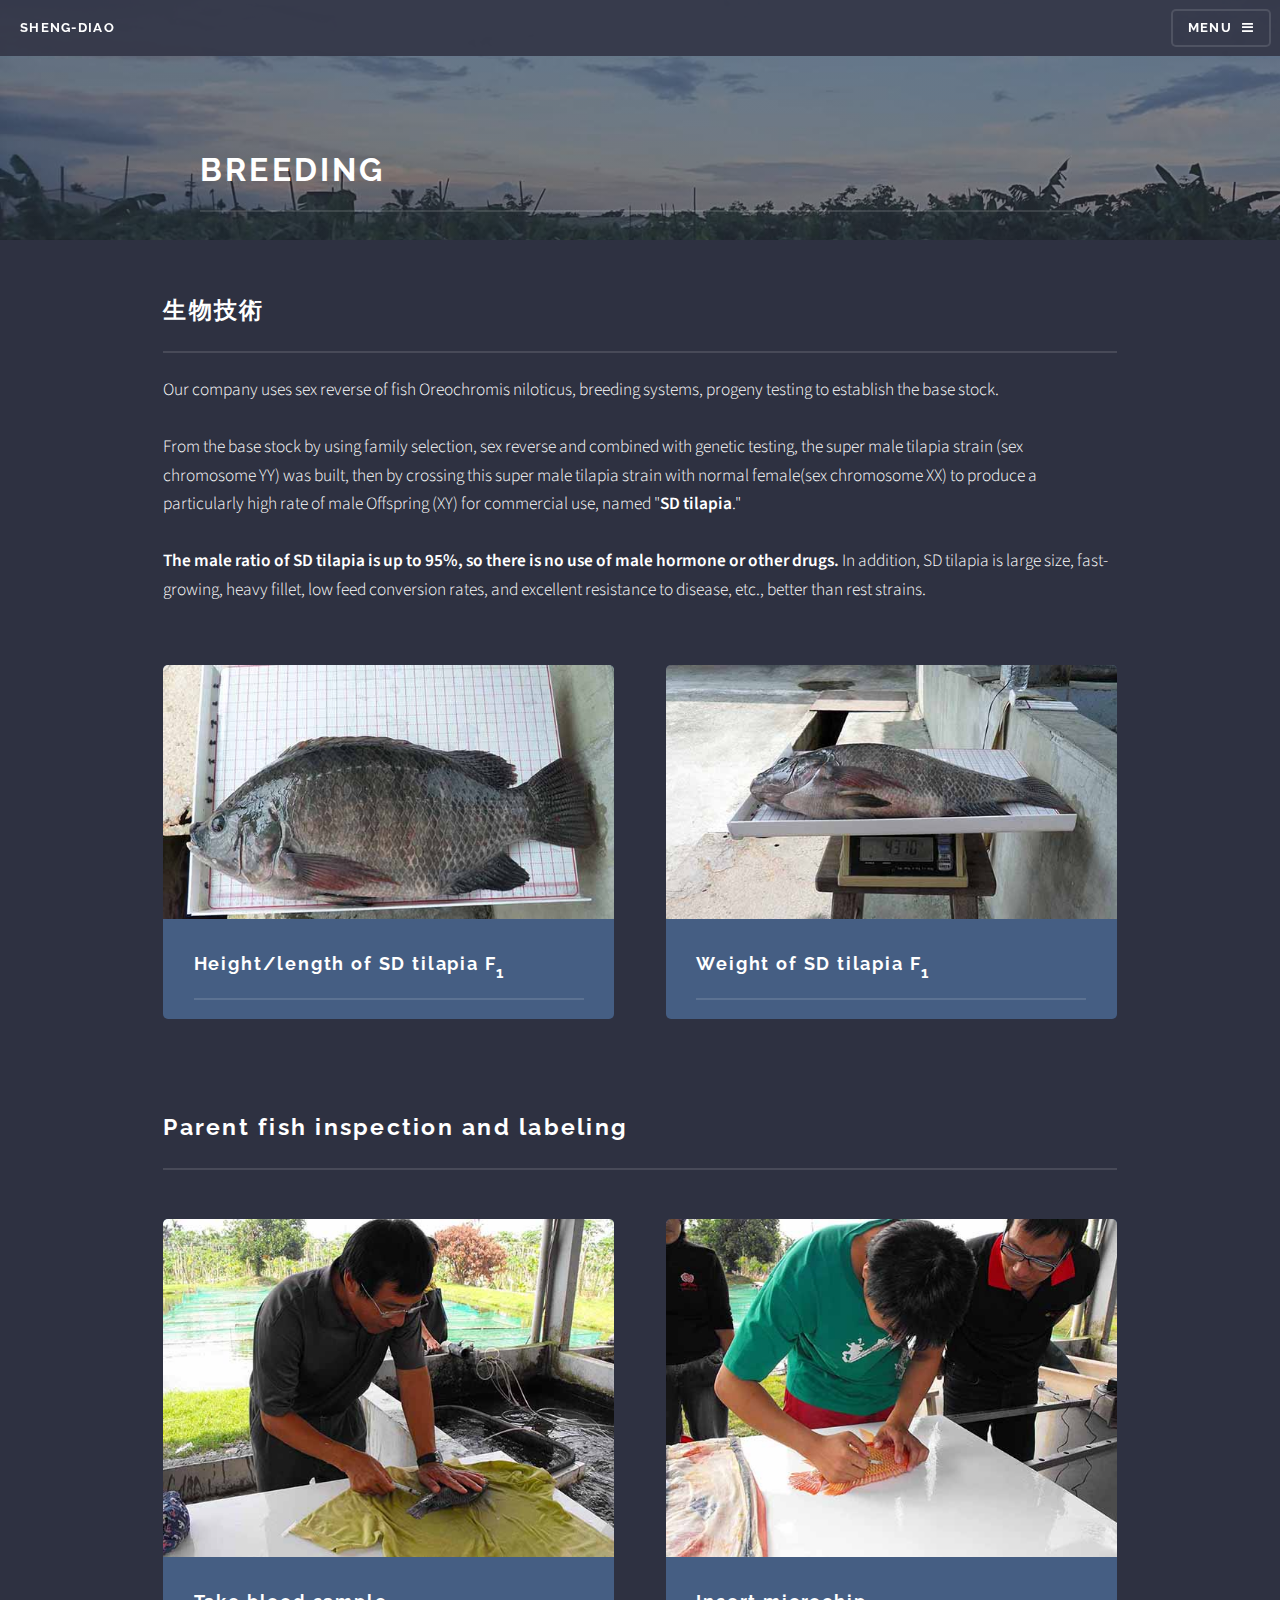
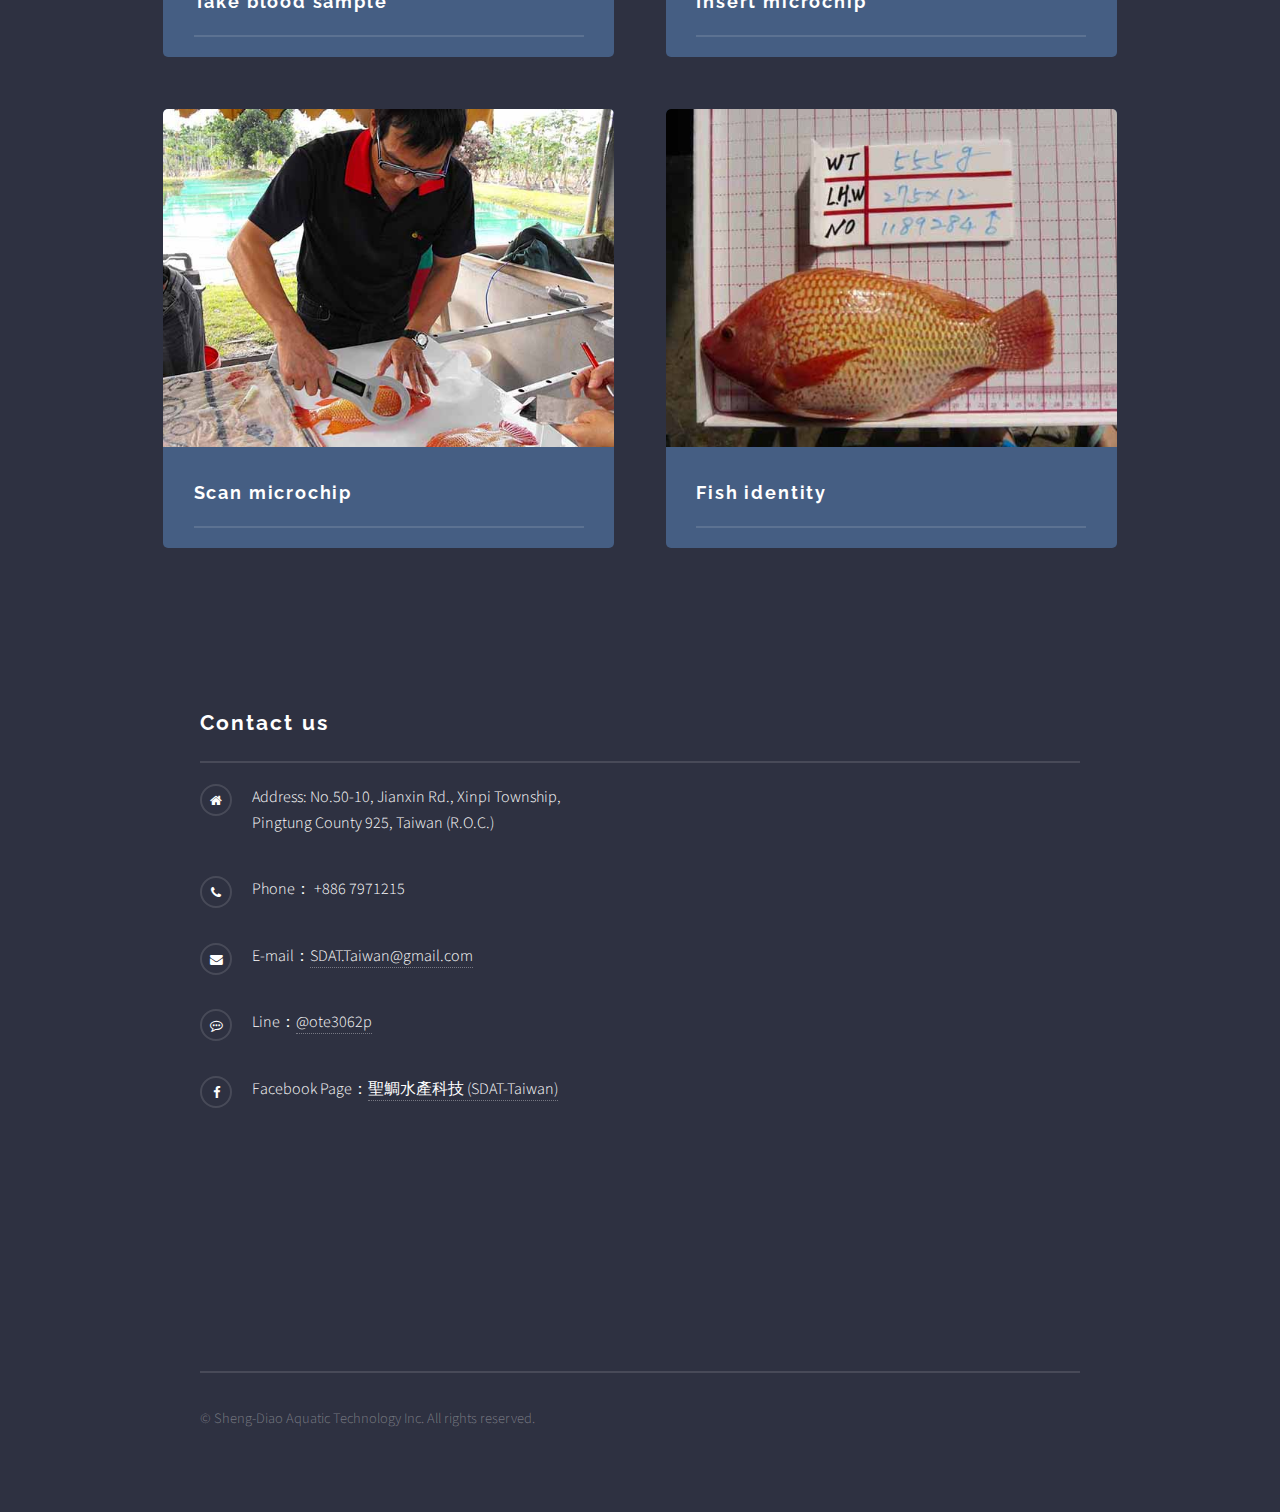
==== en/breed.html @ 09e5f8a0 "INITIAL" ====
<!DOCTYPE HTML>
<html>
	<head>
		<title>[Breeding] Sheng-Diao Aquatic Technology</title>
		<meta charset="utf-8" />
		<meta name="viewport" content="width=device-width, initial-scale=1" />
		<!--[if lte IE 8]><script src="../assets/js/ie/html5shiv.js"></script><![endif]-->
		<link rel="stylesheet" href="../assets/css/main.css" />
		<!--[if lte IE 9]><link rel="stylesheet" href="../assets/css/ie9.css" /><![endif]-->
		<!--[if lte IE 8]><link rel="stylesheet" href="../assets/css/ie8.css" /><![endif]-->
		<meta name="mobile-web-app-capable" content="yes">
		<link rel="shortcut icon" href="../images/sd-simple-ico-128.ico" type="image/x-icon"/>
		<link rel="apple-touch-icon-precomposed"  href="../images/sd-icon-256-2.png" type="image/ico"/>
		<link rel="icon" href="../images/sd-simple-ico-128.ico" sizes="128x128" />
		<link rel="bookmark" href="../images/sd-simple-ico-128.ico"/>
	</head>
	<body>

		<!-- Page Wrapper -->
			<div id="page-wrapper">

				<!-- Header -->
					<header id="header">
						<h1><a href="index.html">Sheng-Diao</a></h1>
						<nav>
							<a href="#menu">Menu</a>
						</nav>
					</header>

				<!-- Menu -->
					<nav id="menu">
						<div class="inner">
							<h2>Menu</h2>
							<ul class="links">
								<li><a href="index.html">Introduction</a></li>
								<li><b>Breeding</b></li>
								<li><a href="invention.html">Patent</a></li>
								<li><a href="photo.html">Photos</a></li>
								<li><a href="../breed.html">Chinese</a></li>
							</ul>
							<a href="#" class="close">Close</a>
						</div>
					</nav>

				<!-- Wrapper -->
					<section id="wrapper">
						<header>
							<div class="inner">
								<h2>Breeding</h2>
								<p></p></div>
						</header>

						<!-- Content -->
							<div class="wrapper">
								<div class="inner">

									<h2 class="major">生物技術</h2>
									<p>
									Our company uses sex reverse of fish Oreochromis niloticus, breeding systems, progeny testing to establish the base stock. 
									<br><br>
									From the base stock by using family selection, sex reverse and combined with genetic testing, the super male tilapia strain (sex chromosome YY) was built, then by crossing this super male tilapia strain with normal female(sex chromosome XX) 
									to produce a particularly high rate of male Offspring (XY) for commercial use, named "<strong>SD tilapia</strong>." 
									<br><br><strong>The male ratio of SD tilapia is up to 95%, so there is no use of male hormone or other drugs.</strong> In addition, SD tilapia is large size, fast-growing, heavy fillet, low feed conversion rates, and excellent resistance to disease, etc., better than rest strains.
</p>
									<section class="photo">
										<article>
											<a class="image" target="_blank"><img src="../images/breed05.jpg" alt="" /></a>
											<h3 class="major">Height/length of SD tilapia F<sub>1</sub></h3>
										</article>
										<article>
											<a class="image" target="_blank"><img src="../images/breed06.jpg" alt="" /></a>
											<h3 class="major">Weight of SD tilapia F<sub>1</sub></h3>
										</article>
									</section>
									
									<BR>
									
									<h2 class="major">Parent fish inspection and labeling</h2>
									<section class="photo">
										<article>
											<a class="image" target="_blank"><img src="../images/breed01.jpg" alt="" /></a>
											<h3 class="major">Take blood sample</h3>
										</article>
										<article>
											<a class="image" target="_blank"><img src="../images/breed02.jpg" alt="" /></a>
											<h3 class="major">Insert microchip</h3>
										</article>
										<article>
											<a class="image" target="_blank"><img src="../images/breed03.jpg" alt="" /></a>
											<h3 class="major">Scan microchip</h3>
										</article>
										<article>
											<a class="image" target="_blank"><img src="../images/breed04.jpg" alt="" /></a>
											<h3 class="major">Fish identity</h3>
										</article>
									</section>
								</div>
							</div>

					</section>

					<!-- Footer -->
					<section id="footer">
						<div class="inner">
							<h2 class="major">Contact us</h2>
							<ul class="contact">
								<li class="fa-home">Address: No.50-10, Jianxin Rd., Xinpi Township,<br /> Pingtung County 925, Taiwan (R.O.C.)
								</li>
								<li class="fa-phone">Phone： +886 7971215 </li>
								<li class="fa-envelope">E-mail：<a href="mailto:SDAT.Taiwan@gmail.com">SDAT.Taiwan@gmail.com</a></li>
								<li class="fa-commenting-o">Line：<a href="https://line.me/R/ti/p/%40ote3062p" target="_blank">@ote3062p</a></li>
								<li class="fa-facebook">Facebook Page：<a href="https://facebook.com/SDAT.Taiwan/" target="_blank">聖鯛水產科技 (SDAT-Taiwan)</a></li>
							</ul>
							<ul id="embedded-items" class="contact" >
							<!-- Execute by jQuery after html lodaing
								<iframe src="https://www.facebook.com/plugins/page.php?href=https%3A%2F%2Fwww.facebook.com%2F%25E8%2581%2596%25E9%25AF%259B%25E6%25B0%25B4%25E7%2594%25A2%25E7%25A7%2591%25E6%258A%2580-260523327624429%2F&tabs&width=500&height=250&small_header=false&adapt_container_width=false&hide_cover=false&show_facepile=true&appId=503628439714172" width="100%" height="250" style="border:none;overflow:hidden;
			padding: 0 1.5em 1em 0;" scrolling="no" frameborder="0" allowTransparency="true"></iframe> 
								<iframe src="https://www.google.com/maps/embed?pb=!1m18!1m12!1m3!1d3686.4879177512453!2d120.57661447716596!3d22.485869841892594!2m3!1f0!2f0!3f0!3m2!1i1024!2i768!4f13.1!3m3!1m2!1s0x346e208d37fabc69%3A0x8524da27b0e58b06!2z6IGW6a-b5rC055Si56eR5oqA!5e0!3m2!1szh-TW!2stw!4v1469889286693" width="100%" height="225" frameborder="0" style="border:0; padding: 0 1.5em 1em 0;" allowfullscreen></iframe>
							-->
							</ul>
							<ul class="copyright">
								<li>&copy; Sheng-Diao Aquatic Technology Inc. All rights reserved.</li>
							</ul>
						</div>
					</section>


			</div>

		<!-- Scripts -->
			<script src="../assets/js/skel.min.js"></script>
			<script src="../assets/js/jquery.min.js"></script>
			<script src="../assets/js/jquery.scrollex.min.js"></script>
			<script src="../assets/js/util.js"></script>
			<!--[if lte IE 8]><script src="../assets/js/ie/respond.min.js"></script><![endif]-->
			<script src="../assets/js/main.js"></script>
			<!-- Start: Google Analytics -->
			<script>
			  (function(i,s,o,g,r,a,m){i['GoogleAnalyticsObject']=r;i[r]=i[r]||function(){
			  (i[r].q=i[r].q||[]).push(arguments)},i[r].l=1*new Date();a=s.createElement(o),
			  m=s.getElementsByTagName(o)[0];a.async=1;a.src=g;m.parentNode.insertBefore(a,m)
			  })(window,document,'script','https://www.google-analytics.com/analytics.js','ga');

			  ga('create', 'UA-85354637-1', 'auto');
			  ga('send', 'pageview');
			</script>
			<!-- End: Google Analytics -->
			<!-- Start: Execute embedded items afert html loading -->
			<script>
			$(window).load(function()  { 
			    $("#embedded-items").append('<iframe src=\"https://www.facebook.com/plugins/page.php?href=https%3A%2F%2Fwww.facebook.com%2F%25E8%2581%2596%25E9%25AF%259B%25E6%25B0%25B4%25E7%2594%25A2%25E7%25A7%2591%25E6%258A%2580-260523327624429%2F&tabs&width=500&height=250&small_header=false&adapt_container_width=false&hide_cover=false&show_facepile=true&appId=503628439714172\" width=\"100%\" height=\"250\" style=\"border:none;overflow:hidden; padding: 0 1.5em 1em 0;\" scrolling=\"no\" frameborder=\"0\" allowTransparency=\"true\"></iframe> <iframe src=\"https://www.google.com/maps/embed?pb=!1m18!1m12!1m3!1d3686.4879177512453!2d120.57661447716596!3d22.485869841892594!2m3!1f0!2f0!3f0!3m2!1i1024!2i768!4f13.1!3m3!1m2!1s0x346e208d37fabc69%3A0x8524da27b0e58b06!2z6IGW6a-b5rC055Si56eR5oqA!5e0!3m2!1szh-TW!2stw!4v1469889286693\" width=\"100%\" height=\"225\" frameborder=\"0\" style=\"border:0; padding: 0 1.5em 1em 0;\" allowfullscreen></iframe>');
			});
			</script>
			<!-- End: Execute embedded items afert html loading -->
	</body>
</html>
---- assets/css/main.css ----
@import url(font-awesome.min.css);@import url("https://fonts.googleapis.com/css?family=Raleway:200,700|Source+Sans+Pro:300,600,300italic,600italic");html, body, div, span, applet, object, iframe, h1, h2, h3, h4, h5, h6, p, blockquote, pre, a, abbr, acronym, address, big, cite, code, del, dfn, em, img, ins, kbd, q, s, samp, small, strike, strong, sub, sup, tt, var, b, u, i, center, dl, dt, dd, ol, ul, li, fieldset, form, label, legend, table, caption, tbody, tfoot, thead, tr, th, td, article, aside, canvas, details, embed, figure, figcaption, footer, header, hgroup, menu, nav, output, ruby, section, summary, time, mark, audio, video{margin:0;padding:0;border:0;font-size:100%;font:inherit;vertical-align:baseline;}
article, aside, details, figcaption, figure, footer, header, hgroup, menu, nav, section{display:block;}
body{line-height:1;}
ol, ul{list-style:none;}
blockquote, q{quotes:none;}
blockquote:before, blockquote:after, q:before, q:after{content:'';content:none;}
table{border-collapse:collapse;border-spacing:0;}
body{-webkit-text-size-adjust:none;}
*, *:before, *:after{-moz-box-sizing:border-box;-webkit-box-sizing:border-box;box-sizing:border-box;}
.row{border-bottom:solid 1px transparent;-moz-box-sizing:border-box;-webkit-box-sizing:border-box;box-sizing:border-box;}
.row > *{float:left;-moz-box-sizing:border-box;-webkit-box-sizing:border-box;box-sizing:border-box;}
.row:after, .row:before{content:'';display:block;clear:both;height:0;}
.row.uniform > * >:first-child{margin-top:0;}
.row.uniform > * >:last-child{margin-bottom:0;}
.row.\30 \25 > *{padding:0 0 0 0em;}
.row.\30 \25{margin:0 0 -1px 0em;}
.row.uniform.\30 \25 > *{padding:0em 0 0 0em;}
.row.uniform.\30 \25{margin:0em 0 -1px 0em;}
.row > *{padding:0 0 0 1.75em;}
.row{margin:0 0 -1px -1.75em;}
.row.uniform > *{padding:1.75em 0 0 1.75em;}
.row.uniform{margin:-1.75em 0 -1px -1.75em;}
.row.\32 00\25 > *{padding:0 0 0 3.5em;}
.row.\32 00\25{margin:0 0 -1px -3.5em;}
.row.uniform.\32 00\25 > *{padding:3.5em 0 0 3.5em;}
.row.uniform.\32 00\25{margin:-3.5em 0 -1px -3.5em;}
.row.\31 50\25 > *{padding:0 0 0 2.625em;}
.row.\31 50\25{margin:0 0 -1px -2.625em;}
.row.uniform.\31 50\25 > *{padding:2.625em 0 0 2.625em;}
.row.uniform.\31 50\25{margin:-2.625em 0 -1px -2.625em;}
.row.\35 0\25 > *{padding:0 0 0 0.875em;}
.row.\35 0\25{margin:0 0 -1px -0.875em;}
.row.uniform.\35 0\25 > *{padding:0.875em 0 0 0.875em;}
.row.uniform.\35 0\25{margin:-0.875em 0 -1px -0.875em;}
.row.\32 5\25 > *{padding:0 0 0 0.4375em;}
.row.\32 5\25{margin:0 0 -1px -0.4375em;}
.row.uniform.\32 5\25 > *{padding:0.4375em 0 0 0.4375em;}
.row.uniform.\32 5\25{margin:-0.4375em 0 -1px -0.4375em;}
.\31 2u, .\31 2u\24{width:100%;clear:none;margin-left:0;}
.\31 1u, .\31 1u\24{width:91.6666666667%;clear:none;margin-left:0;}
.\31 0u, .\31 0u\24{width:83.3333333333%;clear:none;margin-left:0;}
.\39 u, .\39 u\24{width:75%;clear:none;margin-left:0;}
.\38 u, .\38 u\24{width:66.6666666667%;clear:none;margin-left:0;}
.\37 u, .\37 u\24{width:58.3333333333%;clear:none;margin-left:0;}
.\36 u, .\36 u\24{width:50%;clear:none;margin-left:0;}
.\35 u, .\35 u\24{width:41.6666666667%;clear:none;margin-left:0;}
.\34 u, .\34 u\24{width:33.3333333333%;clear:none;margin-left:0;}
.\33 u, .\33 u\24{width:25%;clear:none;margin-left:0;}
.\32 u, .\32 u\24{width:16.6666666667%;clear:none;margin-left:0;}
.\31 u, .\31 u\24{width:8.3333333333%;clear:none;margin-left:0;}
.\31 2u\24 + *,
.\31 1u\24 + *,
.\31 0u\24 + *,
.\39 u\24 + *,
.\38 u\24 + *,
.\37 u\24 + *,
.\36 u\24 + *,
.\35 u\24 + *,
.\34 u\24 + *,
.\33 u\24 + *,
.\32 u\24 + *,
.\31 u\24 + *{clear:left;}
.\-11u{margin-left:91.66667%;}
.\-10u{margin-left:83.33333%;}
.\-9u{margin-left:75%;}
.\-8u{margin-left:66.66667%;}
.\-7u{margin-left:58.33333%;}
.\-6u{margin-left:50%;}
.\-5u{margin-left:41.66667%;}
.\-4u{margin-left:33.33333%;}
.\-3u{margin-left:25%;}
.\-2u{margin-left:16.66667%;}
.\-1u{margin-left:8.33333%;}
@media screen and (max-width:1680px){.row > *{padding:0 0 0 1.75em;}
.row{margin:0 0 -1px -1.75em;}
.row.uniform > *{padding:1.75em 0 0 1.75em;}
.row.uniform{margin:-1.75em 0 -1px -1.75em;}
.row.\32 00\25 > *{padding:0 0 0 3.5em;}
.row.\32 00\25{margin:0 0 -1px -3.5em;}
.row.uniform.\32 00\25 > *{padding:3.5em 0 0 3.5em;}
.row.uniform.\32 00\25{margin:-3.5em 0 -1px -3.5em;}
.row.\31 50\25 > *{padding:0 0 0 2.625em;}
.row.\31 50\25{margin:0 0 -1px -2.625em;}
.row.uniform.\31 50\25 > *{padding:2.625em 0 0 2.625em;}
.row.uniform.\31 50\25{margin:-2.625em 0 -1px -2.625em;}
.row.\35 0\25 > *{padding:0 0 0 0.875em;}
.row.\35 0\25{margin:0 0 -1px -0.875em;}
.row.uniform.\35 0\25 > *{padding:0.875em 0 0 0.875em;}
.row.uniform.\35 0\25{margin:-0.875em 0 -1px -0.875em;}
.row.\32 5\25 > *{padding:0 0 0 0.4375em;}
.row.\32 5\25{margin:0 0 -1px -0.4375em;}
.row.uniform.\32 5\25 > *{padding:0.4375em 0 0 0.4375em;}
.row.uniform.\32 5\25{margin:-0.4375em 0 -1px -0.4375em;}
.\31 2u\28xlarge\29, .\31 2u\24\28xlarge\29{width:100%;clear:none;margin-left:0;}
.\31 1u\28xlarge\29, .\31 1u\24\28xlarge\29{width:91.6666666667%;clear:none;margin-left:0;}
.\31 0u\28xlarge\29, .\31 0u\24\28xlarge\29{width:83.3333333333%;clear:none;margin-left:0;}
.\39 u\28xlarge\29, .\39 u\24\28xlarge\29{width:75%;clear:none;margin-left:0;}
.\38 u\28xlarge\29, .\38 u\24\28xlarge\29{width:66.6666666667%;clear:none;margin-left:0;}
.\37 u\28xlarge\29, .\37 u\24\28xlarge\29{width:58.3333333333%;clear:none;margin-left:0;}
.\36 u\28xlarge\29, .\36 u\24\28xlarge\29{width:50%;clear:none;margin-left:0;}
.\35 u\28xlarge\29, .\35 u\24\28xlarge\29{width:41.6666666667%;clear:none;margin-left:0;}
.\34 u\28xlarge\29, .\34 u\24\28xlarge\29{width:33.3333333333%;clear:none;margin-left:0;}
.\33 u\28xlarge\29, .\33 u\24\28xlarge\29{width:25%;clear:none;margin-left:0;}
.\32 u\28xlarge\29, .\32 u\24\28xlarge\29{width:16.6666666667%;clear:none;margin-left:0;}
.\31 u\28xlarge\29, .\31 u\24\28xlarge\29{width:8.3333333333%;clear:none;margin-left:0;}
.\31 2u\24\28xlarge\29 + *,
.\31 1u\24\28xlarge\29 + *,
.\31 0u\24\28xlarge\29 + *,
.\39 u\24\28xlarge\29 + *,
.\38 u\24\28xlarge\29 + *,
.\37 u\24\28xlarge\29 + *,
.\36 u\24\28xlarge\29 + *,
.\35 u\24\28xlarge\29 + *,
.\34 u\24\28xlarge\29 + *,
.\33 u\24\28xlarge\29 + *,
.\32 u\24\28xlarge\29 + *,
.\31 u\24\28xlarge\29 + *{clear:left;}
.\-11u\28xlarge\29{margin-left:91.66667%;}
.\-10u\28xlarge\29{margin-left:83.33333%;}
.\-9u\28xlarge\29{margin-left:75%;}
.\-8u\28xlarge\29{margin-left:66.66667%;}
.\-7u\28xlarge\29{margin-left:58.33333%;}
.\-6u\28xlarge\29{margin-left:50%;}
.\-5u\28xlarge\29{margin-left:41.66667%;}
.\-4u\28xlarge\29{margin-left:33.33333%;}
.\-3u\28xlarge\29{margin-left:25%;}
.\-2u\28xlarge\29{margin-left:16.66667%;}
.\-1u\28xlarge\29{margin-left:8.33333%;}
}
@media screen and (max-width:1280px){.row > *{padding:0 0 0 1.75em;}
.row{margin:0 0 -1px -1.75em;}
.row.uniform > *{padding:1.75em 0 0 1.75em;}
.row.uniform{margin:-1.75em 0 -1px -1.75em;}
.row.\32 00\25 > *{padding:0 0 0 3.5em;}
.row.\32 00\25{margin:0 0 -1px -3.5em;}
.row.uniform.\32 00\25 > *{padding:3.5em 0 0 3.5em;}
.row.uniform.\32 00\25{margin:-3.5em 0 -1px -3.5em;}
.row.\31 50\25 > *{padding:0 0 0 2.625em;}
.row.\31 50\25{margin:0 0 -1px -2.625em;}
.row.uniform.\31 50\25 > *{padding:2.625em 0 0 2.625em;}
.row.uniform.\31 50\25{margin:-2.625em 0 -1px -2.625em;}
.row.\35 0\25 > *{padding:0 0 0 0.875em;}
.row.\35 0\25{margin:0 0 -1px -0.875em;}
.row.uniform.\35 0\25 > *{padding:0.875em 0 0 0.875em;}
.row.uniform.\35 0\25{margin:-0.875em 0 -1px -0.875em;}
.row.\32 5\25 > *{padding:0 0 0 0.4375em;}
.row.\32 5\25{margin:0 0 -1px -0.4375em;}
.row.uniform.\32 5\25 > *{padding:0.4375em 0 0 0.4375em;}
.row.uniform.\32 5\25{margin:-0.4375em 0 -1px -0.4375em;}
.\31 2u\28large\29, .\31 2u\24\28large\29{width:100%;clear:none;margin-left:0;}
.\31 1u\28large\29, .\31 1u\24\28large\29{width:91.6666666667%;clear:none;margin-left:0;}
.\31 0u\28large\29, .\31 0u\24\28large\29{width:83.3333333333%;clear:none;margin-left:0;}
.\39 u\28large\29, .\39 u\24\28large\29{width:75%;clear:none;margin-left:0;}
.\38 u\28large\29, .\38 u\24\28large\29{width:66.6666666667%;clear:none;margin-left:0;}
.\37 u\28large\29, .\37 u\24\28large\29{width:58.3333333333%;clear:none;margin-left:0;}
.\36 u\28large\29, .\36 u\24\28large\29{width:50%;clear:none;margin-left:0;}
.\35 u\28large\29, .\35 u\24\28large\29{width:41.6666666667%;clear:none;margin-left:0;}
.\34 u\28large\29, .\34 u\24\28large\29{width:33.3333333333%;clear:none;margin-left:0;}
.\33 u\28large\29, .\33 u\24\28large\29{width:25%;clear:none;margin-left:0;}
.\32 u\28large\29, .\32 u\24\28large\29{width:16.6666666667%;clear:none;margin-left:0;}
.\31 u\28large\29, .\31 u\24\28large\29{width:8.3333333333%;clear:none;margin-left:0;}
.\31 2u\24\28large\29 + *,
.\31 1u\24\28large\29 + *,
.\31 0u\24\28large\29 + *,
.\39 u\24\28large\29 + *,
.\38 u\24\28large\29 + *,
.\37 u\24\28large\29 + *,
.\36 u\24\28large\29 + *,
.\35 u\24\28large\29 + *,
.\34 u\24\28large\29 + *,
.\33 u\24\28large\29 + *,
.\32 u\24\28large\29 + *,
.\31 u\24\28large\29 + *{clear:left;}
.\-11u\28large\29{margin-left:91.66667%;}
.\-10u\28large\29{margin-left:83.33333%;}
.\-9u\28large\29{margin-left:75%;}
.\-8u\28large\29{margin-left:66.66667%;}
.\-7u\28large\29{margin-left:58.33333%;}
.\-6u\28large\29{margin-left:50%;}
.\-5u\28large\29{margin-left:41.66667%;}
.\-4u\28large\29{margin-left:33.33333%;}
.\-3u\28large\29{margin-left:25%;}
.\-2u\28large\29{margin-left:16.66667%;}
.\-1u\28large\29{margin-left:8.33333%;}
}
@media screen and (max-width:980px){.row > *{padding:0 0 0 1.75em;}
.row{margin:0 0 -1px -1.75em;}
.row.uniform > *{padding:1.75em 0 0 1.75em;}
.row.uniform{margin:-1.75em 0 -1px -1.75em;}
.row.\32 00\25 > *{padding:0 0 0 3.5em;}
.row.\32 00\25{margin:0 0 -1px -3.5em;}
.row.uniform.\32 00\25 > *{padding:3.5em 0 0 3.5em;}
.row.uniform.\32 00\25{margin:-3.5em 0 -1px -3.5em;}
.row.\31 50\25 > *{padding:0 0 0 2.625em;}
.row.\31 50\25{margin:0 0 -1px -2.625em;}
.row.uniform.\31 50\25 > *{padding:2.625em 0 0 2.625em;}
.row.uniform.\31 50\25{margin:-2.625em 0 -1px -2.625em;}
.row.\35 0\25 > *{padding:0 0 0 0.875em;}
.row.\35 0\25{margin:0 0 -1px -0.875em;}
.row.uniform.\35 0\25 > *{padding:0.875em 0 0 0.875em;}
.row.uniform.\35 0\25{margin:-0.875em 0 -1px -0.875em;}
.row.\32 5\25 > *{padding:0 0 0 0.4375em;}
.row.\32 5\25{margin:0 0 -1px -0.4375em;}
.row.uniform.\32 5\25 > *{padding:0.4375em 0 0 0.4375em;}
.row.uniform.\32 5\25{margin:-0.4375em 0 -1px -0.4375em;}
.\31 2u\28medium\29, .\31 2u\24\28medium\29{width:100%;clear:none;margin-left:0;}
.\31 1u\28medium\29, .\31 1u\24\28medium\29{width:91.6666666667%;clear:none;margin-left:0;}
.\31 0u\28medium\29, .\31 0u\24\28medium\29{width:83.3333333333%;clear:none;margin-left:0;}
.\39 u\28medium\29, .\39 u\24\28medium\29{width:75%;clear:none;margin-left:0;}
.\38 u\28medium\29, .\38 u\24\28medium\29{width:66.6666666667%;clear:none;margin-left:0;}
.\37 u\28medium\29, .\37 u\24\28medium\29{width:58.3333333333%;clear:none;margin-left:0;}
.\36 u\28medium\29, .\36 u\24\28medium\29{width:50%;clear:none;margin-left:0;}
.\35 u\28medium\29, .\35 u\24\28medium\29{width:41.6666666667%;clear:none;margin-left:0;}
.\34 u\28medium\29, .\34 u\24\28medium\29{width:33.3333333333%;clear:none;margin-left:0;}
.\33 u\28medium\29, .\33 u\24\28medium\29{width:25%;clear:none;margin-left:0;}
.\32 u\28medium\29, .\32 u\24\28medium\29{width:16.6666666667%;clear:none;margin-left:0;}
.\31 u\28medium\29, .\31 u\24\28medium\29{width:8.3333333333%;clear:none;margin-left:0;}
.\31 2u\24\28medium\29 + *,
.\31 1u\24\28medium\29 + *,
.\31 0u\24\28medium\29 + *,
.\39 u\24\28medium\29 + *,
.\38 u\24\28medium\29 + *,
.\37 u\24\28medium\29 + *,
.\36 u\24\28medium\29 + *,
.\35 u\24\28medium\29 + *,
.\34 u\24\28medium\29 + *,
.\33 u\24\28medium\29 + *,
.\32 u\24\28medium\29 + *,
.\31 u\24\28medium\29 + *{clear:left;}
.\-11u\28medium\29{margin-left:91.66667%;}
.\-10u\28medium\29{margin-left:83.33333%;}
.\-9u\28medium\29{margin-left:75%;}
.\-8u\28medium\29{margin-left:66.66667%;}
.\-7u\28medium\29{margin-left:58.33333%;}
.\-6u\28medium\29{margin-left:50%;}
.\-5u\28medium\29{margin-left:41.66667%;}
.\-4u\28medium\29{margin-left:33.33333%;}
.\-3u\28medium\29{margin-left:25%;}
.\-2u\28medium\29{margin-left:16.66667%;}
.\-1u\28medium\29{margin-left:8.33333%;}
}
@media screen and (max-width:736px){.row > *{padding:0 0 0 1.25em;}
.row{margin:0 0 -1px -1.25em;}
.row.uniform > *{padding:1.25em 0 0 1.25em;}
.row.uniform{margin:-1.25em 0 -1px -1.25em;}
.row.\32 00\25 > *{padding:0 0 0 2.5em;}
.row.\32 00\25{margin:0 0 -1px -2.5em;}
.row.uniform.\32 00\25 > *{padding:2.5em 0 0 2.5em;}
.row.uniform.\32 00\25{margin:-2.5em 0 -1px -2.5em;}
.row.\31 50\25 > *{padding:0 0 0 1.875em;}
.row.\31 50\25{margin:0 0 -1px -1.875em;}
.row.uniform.\31 50\25 > *{padding:1.875em 0 0 1.875em;}
.row.uniform.\31 50\25{margin:-1.875em 0 -1px -1.875em;}
.row.\35 0\25 > *{padding:0 0 0 0.625em;}
.row.\35 0\25{margin:0 0 -1px -0.625em;}
.row.uniform.\35 0\25 > *{padding:0.625em 0 0 0.625em;}
.row.uniform.\35 0\25{margin:-0.625em 0 -1px -0.625em;}
.row.\32 5\25 > *{padding:0 0 0 0.3125em;}
.row.\32 5\25{margin:0 0 -1px -0.3125em;}
.row.uniform.\32 5\25 > *{padding:0.3125em 0 0 0.3125em;}
.row.uniform.\32 5\25{margin:-0.3125em 0 -1px -0.3125em;}
.\31 2u\28small\29, .\31 2u\24\28small\29{width:100%;clear:none;margin-left:0;}
.\31 1u\28small\29, .\31 1u\24\28small\29{width:91.6666666667%;clear:none;margin-left:0;}
.\31 0u\28small\29, .\31 0u\24\28small\29{width:83.3333333333%;clear:none;margin-left:0;}
.\39 u\28small\29, .\39 u\24\28small\29{width:75%;clear:none;margin-left:0;}
.\38 u\28small\29, .\38 u\24\28small\29{width:66.6666666667%;clear:none;margin-left:0;}
.\37 u\28small\29, .\37 u\24\28small\29{width:58.3333333333%;clear:none;margin-left:0;}
.\36 u\28small\29, .\36 u\24\28small\29{width:50%;clear:none;margin-left:0;}
.\35 u\28small\29, .\35 u\24\28small\29{width:41.6666666667%;clear:none;margin-left:0;}
.\34 u\28small\29, .\34 u\24\28small\29{width:33.3333333333%;clear:none;margin-left:0;}
.\33 u\28small\29, .\33 u\24\28small\29{width:25%;clear:none;margin-left:0;}
.\32 u\28small\29, .\32 u\24\28small\29{width:16.6666666667%;clear:none;margin-left:0;}
.\31 u\28small\29, .\31 u\24\28small\29{width:8.3333333333%;clear:none;margin-left:0;}
.\31 2u\24\28small\29 + *,
.\31 1u\24\28small\29 + *,
.\31 0u\24\28small\29 + *,
.\39 u\24\28small\29 + *,
.\38 u\24\28small\29 + *,
.\37 u\24\28small\29 + *,
.\36 u\24\28small\29 + *,
.\35 u\24\28small\29 + *,
.\34 u\24\28small\29 + *,
.\33 u\24\28small\29 + *,
.\32 u\24\28small\29 + *,
.\31 u\24\28small\29 + *{clear:left;}
.\-11u\28small\29{margin-left:91.66667%;}
.\-10u\28small\29{margin-left:83.33333%;}
.\-9u\28small\29{margin-left:75%;}
.\-8u\28small\29{margin-left:66.66667%;}
.\-7u\28small\29{margin-left:58.33333%;}
.\-6u\28small\29{margin-left:50%;}
.\-5u\28small\29{margin-left:41.66667%;}
.\-4u\28small\29{margin-left:33.33333%;}
.\-3u\28small\29{margin-left:25%;}
.\-2u\28small\29{margin-left:16.66667%;}
.\-1u\28small\29{margin-left:8.33333%;}
}
@media screen and (max-width:640px){.row > *{padding:0 0 0 1.25em;}
.row{margin:0 0 -1px -1.25em;}
.row.uniform > *{padding:1.25em 0 0 1.25em;}
.row.uniform{margin:-1.25em 0 -1px -1.25em;}
.row.\32 00\25 > *{padding:0 0 0 2.5em;}
.row.\32 00\25{margin:0 0 -1px -2.5em;}
.row.uniform.\32 00\25 > *{padding:2.5em 0 0 2.5em;}
.row.uniform.\32 00\25{margin:-2.5em 0 -1px -2.5em;}
.row.\31 50\25 > *{padding:0 0 0 1.875em;}
.row.\31 50\25{margin:0 0 -1px -1.875em;}
.row.uniform.\31 50\25 > *{padding:1.875em 0 0 1.875em;}
.row.uniform.\31 50\25{margin:-1.875em 0 -1px -1.875em;}
.row.\35 0\25 > *{padding:0 0 0 0.625em;}
.row.\35 0\25{margin:0 0 -1px -0.625em;}
.row.uniform.\35 0\25 > *{padding:0.625em 0 0 0.625em;}
.row.uniform.\35 0\25{margin:-0.625em 0 -1px -0.625em;}
.row.\32 5\25 > *{padding:0 0 0 0.3125em;}
.row.\32 5\25{margin:0 0 -1px -0.3125em;}
.row.uniform.\32 5\25 > *{padding:0.3125em 0 0 0.3125em;}
.row.uniform.\32 5\25{margin:-0.3125em 0 -1px -0.3125em;}
.\31 2u\28xsmall\29, .\31 2u\24\28xsmall\29{width:100%;clear:none;margin-left:0;}
.\31 1u\28xsmall\29, .\31 1u\24\28xsmall\29{width:91.6666666667%;clear:none;margin-left:0;}
.\31 0u\28xsmall\29, .\31 0u\24\28xsmall\29{width:83.3333333333%;clear:none;margin-left:0;}
.\39 u\28xsmall\29, .\39 u\24\28xsmall\29{width:75%;clear:none;margin-left:0;}
.\38 u\28xsmall\29, .\38 u\24\28xsmall\29{width:66.6666666667%;clear:none;margin-left:0;}
.\37 u\28xsmall\29, .\37 u\24\28xsmall\29{width:58.3333333333%;clear:none;margin-left:0;}
.\36 u\28xsmall\29, .\36 u\24\28xsmall\29{width:50%;clear:none;margin-left:0;}
.\35 u\28xsmall\29, .\35 u\24\28xsmall\29{width:41.6666666667%;clear:none;margin-left:0;}
.\34 u\28xsmall\29, .\34 u\24\28xsmall\29{width:33.3333333333%;clear:none;margin-left:0;}
.\33 u\28xsmall\29, .\33 u\24\28xsmall\29{width:25%;clear:none;margin-left:0;}
.\32 u\28xsmall\29, .\32 u\24\28xsmall\29{width:16.6666666667%;clear:none;margin-left:0;}
.\31 u\28xsmall\29, .\31 u\24\28xsmall\29{width:8.3333333333%;clear:none;margin-left:0;}
.\31 2u\24\28xsmall\29 + *,
.\31 1u\24\28xsmall\29 + *,
.\31 0u\24\28xsmall\29 + *,
.\39 u\24\28xsmall\29 + *,
.\38 u\24\28xsmall\29 + *,
.\37 u\24\28xsmall\29 + *,
.\36 u\24\28xsmall\29 + *,
.\35 u\24\28xsmall\29 + *,
.\34 u\24\28xsmall\29 + *,
.\33 u\24\28xsmall\29 + *,
.\32 u\24\28xsmall\29 + *,
.\31 u\24\28xsmall\29 + *{clear:left;}
.\-11u\28xsmall\29{margin-left:91.66667%;}
.\-10u\28xsmall\29{margin-left:83.33333%;}
.\-9u\28xsmall\29{margin-left:75%;}
.\-8u\28xsmall\29{margin-left:66.66667%;}
.\-7u\28xsmall\29{margin-left:58.33333%;}
.\-6u\28xsmall\29{margin-left:50%;}
.\-5u\28xsmall\29{margin-left:41.66667%;}
.\-4u\28xsmall\29{margin-left:33.33333%;}
.\-3u\28xsmall\29{margin-left:25%;}
.\-2u\28xsmall\29{margin-left:16.66667%;}
.\-1u\28xsmall\29{margin-left:8.33333%;}
}
@media screen and (max-width:360px){.row > *{padding:0 0 0 1.25em;}
.row{margin:0 0 -1px -1.25em;}
.row.uniform > *{padding:1.25em 0 0 1.25em;}
.row.uniform{margin:-1.25em 0 -1px -1.25em;}
.row.\32 00\25 > *{padding:0 0 0 2.5em;}
.row.\32 00\25{margin:0 0 -1px -2.5em;}
.row.uniform.\32 00\25 > *{padding:2.5em 0 0 2.5em;}
.row.uniform.\32 00\25{margin:-2.5em 0 -1px -2.5em;}
.row.\31 50\25 > *{padding:0 0 0 1.875em;}
.row.\31 50\25{margin:0 0 -1px -1.875em;}
.row.uniform.\31 50\25 > *{padding:1.875em 0 0 1.875em;}
.row.uniform.\31 50\25{margin:-1.875em 0 -1px -1.875em;}
.row.\35 0\25 > *{padding:0 0 0 0.625em;}
.row.\35 0\25{margin:0 0 -1px -0.625em;}
.row.uniform.\35 0\25 > *{padding:0.625em 0 0 0.625em;}
.row.uniform.\35 0\25{margin:-0.625em 0 -1px -0.625em;}
.row.\32 5\25 > *{padding:0 0 0 0.3125em;}
.row.\32 5\25{margin:0 0 -1px -0.3125em;}
.row.uniform.\32 5\25 > *{padding:0.3125em 0 0 0.3125em;}
.row.uniform.\32 5\25{margin:-0.3125em 0 -1px -0.3125em;}
.\31 2u\28xxsmall\29, .\31 2u\24\28xxsmall\29{width:100%;clear:none;margin-left:0;}
.\31 1u\28xxsmall\29, .\31 1u\24\28xxsmall\29{width:91.6666666667%;clear:none;margin-left:0;}
.\31 0u\28xxsmall\29, .\31 0u\24\28xxsmall\29{width:83.3333333333%;clear:none;margin-left:0;}
.\39 u\28xxsmall\29, .\39 u\24\28xxsmall\29{width:75%;clear:none;margin-left:0;}
.\38 u\28xxsmall\29, .\38 u\24\28xxsmall\29{width:66.6666666667%;clear:none;margin-left:0;}
.\37 u\28xxsmall\29, .\37 u\24\28xxsmall\29{width:58.3333333333%;clear:none;margin-left:0;}
.\36 u\28xxsmall\29, .\36 u\24\28xxsmall\29{width:50%;clear:none;margin-left:0;}
.\35 u\28xxsmall\29, .\35 u\24\28xxsmall\29{width:41.6666666667%;clear:none;margin-left:0;}
.\34 u\28xxsmall\29, .\34 u\24\28xxsmall\29{width:33.3333333333%;clear:none;margin-left:0;}
.\33 u\28xxsmall\29, .\33 u\24\28xxsmall\29{width:25%;clear:none;margin-left:0;}
.\32 u\28xxsmall\29, .\32 u\24\28xxsmall\29{width:16.6666666667%;clear:none;margin-left:0;}
.\31 u\28xxsmall\29, .\31 u\24\28xxsmall\29{width:8.3333333333%;clear:none;margin-left:0;}
.\31 2u\24\28xxsmall\29 + *,
.\31 1u\24\28xxsmall\29 + *,
.\31 0u\24\28xxsmall\29 + *,
.\39 u\24\28xxsmall\29 + *,
.\38 u\24\28xxsmall\29 + *,
.\37 u\24\28xxsmall\29 + *,
.\36 u\24\28xxsmall\29 + *,
.\35 u\24\28xxsmall\29 + *,
.\34 u\24\28xxsmall\29 + *,
.\33 u\24\28xxsmall\29 + *,
.\32 u\24\28xxsmall\29 + *,
.\31 u\24\28xxsmall\29 + *{clear:left;}
.\-11u\28xxsmall\29{margin-left:91.66667%;}
.\-10u\28xxsmall\29{margin-left:83.33333%;}
.\-9u\28xxsmall\29{margin-left:75%;}
.\-8u\28xxsmall\29{margin-left:66.66667%;}
.\-7u\28xxsmall\29{margin-left:58.33333%;}
.\-6u\28xxsmall\29{margin-left:50%;}
.\-5u\28xxsmall\29{margin-left:41.66667%;}
.\-4u\28xxsmall\29{margin-left:33.33333%;}
.\-3u\28xxsmall\29{margin-left:25%;}
.\-2u\28xxsmall\29{margin-left:16.66667%;}
.\-1u\28xxsmall\29{margin-left:8.33333%;}
}
@-ms-viewport{width:device-width;}
body{-ms-overflow-style:scrollbar;}
@media screen and (max-width:640px){html, body{min-width:320px;}
}
body{background-color:#2e3141;background-image:linear-gradient(to top, rgba(46, 49, 65, 0.6), rgba(46, 49, 65, 0.6)), url("../../images/bg_nv.jpg");background-size:auto, cover;background-attachment:fixed, fixed;background-position:center, center;}
@media screen and (min-width:800px){body.is-loading *, body.is-loading *:before, body.is-loading *:after{-moz-animation:none !important;-webkit-animation:none !important;-ms-animation:none !important;animation:none !important;-moz-transition:none !important;-webkit-transition:none !important;-ms-transition:none !important;transition:none !important;}
}
@media screen and (min-width:800px){#bg{-moz-animation:bg 150s linear infinite;-webkit-animation:bg 150s linear infinite;-ms-animation:bg 150s linear infinite;animation:bg 150s linear infinite;-moz-backface-visibility:hidden;-webkit-backface-visibility:hidden;-ms-backface-visibility:hidden;backface-visibility:hidden;-moz-transform:translate3d(0,0,0);-webkit-transform:translate3d(0,0,0);-ms-transform:translate3d(0,0,0);transform:translate3d(0,0,0);margin:0 0 2em 0;background:url("../../images/bg.jpg") left top;background-repeat:repeat-x;background-position:-630px 0px;height:100%;left:0;opacity:1;position:fixed;top:0;}
@-moz-keyframes bg{0%{-moz-transform:translate3d(0,0,0);-webkit-transform:translate3d(0,0,0);-ms-transform:translate3d(0,0,0);transform:translate3d(0,0,0);}
100%{-moz-transform:translate3d(-2250px,0,0);-webkit-transform:translate3d(-2250px,0,0);-ms-transform:translate3d(-2250px,0,0);transform:translate3d(-2250px,0,0);}
}
@-webkit-keyframes bg{0%{-moz-transform:translate3d(0,0,0);-webkit-transform:translate3d(0,0,0);-ms-transform:translate3d(0,0,0);transform:translate3d(0,0,0);}
100%{-moz-transform:translate3d(-2250px,0,0);-webkit-transform:translate3d(-2250px,0,0);-ms-transform:translate3d(-2250px,0,0);transform:translate3d(-2250px,0,0);}
}
@-ms-keyframes bg{0%{-moz-transform:translate3d(0,0,0);-webkit-transform:translate3d(0,0,0);-ms-transform:translate3d(0,0,0);transform:translate3d(0,0,0);}
100%{-moz-transform:translate3d(-2250px,0,0);-webkit-transform:translate3d(-2250px,0,0);-ms-transform:translate3d(-2250px,0,0);transform:translate3d(-2250px,0,0);}
}
@keyframes bg{0%{-moz-transform:translate3d(0,0,0);-webkit-transform:translate3d(0,0,0);-ms-transform:translate3d(0,0,0);transform:translate3d(0,0,0);}
100%{-moz-transform:translate3d(-2250px,0,0);-webkit-transform:translate3d(-2250px,0,0);-ms-transform:translate3d(-2250px,0,0);transform:translate3d(-2250px,0,0);}
}
#bg{background-size:contain;width:6750px;}
}
body, input, select, textarea{color:#ffffff;font-family:"Source Sans Pro", Helvetica, sans-serif, "微軟正黑體", "Microsoft JhengHei";font-size:17pt;font-weight:300;line-height:1.65;}
@media screen and (max-width:1680px){body, input, select, textarea{font-size:13pt;}
}
@media screen and (max-width:1280px){body, input, select, textarea{font-size:12pt;}
}
@media screen and (max-width:980px){body, input, select, textarea{font-size:12pt;}
}
@media screen and (max-width:736px){body, input, select, textarea{font-size:12pt;}
}
@media screen and (max-width:640px){body, input, select, textarea{font-size:12pt;}
}
a{-moz-transition:color 0.2s ease-in-out, border-bottom-color 0.2s ease-in-out;-webkit-transition:color 0.2s ease-in-out, border-bottom-color 0.2s ease-in-out;-ms-transition:color 0.2s ease-in-out, border-bottom-color 0.2s ease-in-out;transition:color 0.2s ease-in-out, border-bottom-color 0.2s ease-in-out;border-bottom:dotted 1px rgba(255, 255, 255, 0.35);color:#ffffff;text-decoration:none;}
a:hover{border-bottom-color:transparent;color:#ffffff !important;}
a.special:not(.button){text-decoration:none;border-bottom:0;display:block;font-family:Raleway, Helvetica, sans-serif;font-size:0.8em;font-weight:700;letter-spacing:0.1em;margin:0 0 2em 0;text-transform:uppercase;}
a.special:not(.button):before{-moz-osx-font-smoothing:grayscale;-webkit-font-smoothing:antialiased;font-family:FontAwesome;font-style:normal;font-weight:normal;text-transform:none !important;}
a.special:not(.button):before{-moz-transition:background-color 0.2s ease-in-out;-webkit-transition:background-color 0.2s ease-in-out;-ms-transition:background-color 0.2s ease-in-out;transition:background-color 0.2s ease-in-out;border-radius:100%;border:solid 2px rgba(255, 255, 255, 0.125);content:'\f105';display:inline-block;font-size:1.25em;height:2em;line-height:1.65em;margin-right:0.85em;text-align:center;text-indent:0.15em;vertical-align:middle;width:2em;}
a.special:not(.button):hover:before{background-color:rgba(255, 255, 255, 0.025);}
a.special:not(.button):active:before{background-color:rgba(255, 255, 255, 0.075);}
strong, b{color:#ffffff;font-weight:600;}
em, i{font-style:italic;}
p{margin:0 0 2em 0;}
h1, h2, h3, h4, h5, h6{font-family:Raleway, Helvetica, sans-serif, "微軟正黑體", "Microsoft JhengHei";color:#ffffff;font-weight:700;letter-spacing:0.1em;margin:0 0 1em 0;text-transform:uppercase;}
h1 a, h2 a, h3 a, h4 a, h5 a, h6 a{color:inherit;text-decoration:none;}
h1 span, h2 span, h3 span, h4 span, h5 span, h6 span{font-weight:200;}
h1.major, h2.major, h3.major, h4.major, h5.major, h6.major{padding-bottom:1em;border-bottom:solid 2px rgba(255, 255, 255, 0.125);text-transform:none;}
h2{font-size:1.3em;}
h3{font-size:1.05em;}
h4{font-size:0.7em;}
h5{font-size:0.7em;}
h6{font-size:0.7em;}
@media screen and (max-width:736px){h2{font-size:1em;}
h3{font-size:0.8em;}
}
sub{font-size:0.8em;position:relative;top:0.5em;}
sup{font-size:0.8em;position:relative;top:-0.5em;}
blockquote{border-left:solid 4px rgba(255, 255, 255, 0.125);font-size:12pt;margin:0 0 2em 0;padding:0.5em 0 0.5em 2em;}
code{background:rgba(255, 255, 255, 0.025);border-radius:5px;border:solid 2px rgba(255, 255, 255, 0.125);font-family:"Courier New", monospace;font-size:0.9em;margin:0 0.25em;padding:0.25em 0.65em;}
pre{-webkit-overflow-scrolling:touch;font-family:"Courier New", monospace;font-size:0.9em;margin:0 0 2em 0;}
pre code{display:block;line-height:1.75em;padding:1em 1.5em;overflow-x:auto;}
hr{border:0;border-bottom:solid 2px rgba(255, 255, 255, 0.125);margin:2.5em 0;}
hr.major{margin:4em 0;}
.align-left{text-align:left;}
.align-center{text-align:center;}
.align-right{text-align:right;}
section.special, article.special{text-align:center;}
form{margin:0 0 2em 0;}
form .field{margin:0 0 2em 0;}
form .field label{margin-top:-1.5em;}
form .field:first-child label{margin-top:0;}
form >:last-child{margin-bottom:0;}
label{color:#ffffff;display:block;font-family:Raleway, Helvetica, sans-serif;font-size:0.8em;font-weight:700;letter-spacing:0.1em;margin:0 0 0.7em 0;text-transform:uppercase;}
input[type="text"],
input[type="password"],
input[type="email"],
input[type="tel"],
select,
textarea{-moz-appearance:none;-webkit-appearance:none;-ms-appearance:none;appearance:none;background:rgba(255, 255, 255, 0.025);border-radius:5px;border:none;border:solid 2px rgba(255, 255, 255, 0.125);color:inherit;display:block;outline:0;padding:0 1em;text-decoration:none;width:100%;}
input[type="text"]:invalid,
input[type="password"]:invalid,
input[type="email"]:invalid,
input[type="tel"]:invalid,
select:invalid,
textarea:invalid{box-shadow:none;}
input[type="text"]:focus,
input[type="password"]:focus,
input[type="email"]:focus,
input[type="tel"]:focus,
select:focus,
textarea:focus{border-color:#5b6ba6;}
.select-wrapper{text-decoration:none;display:block;position:relative;}
.select-wrapper:before{-moz-osx-font-smoothing:grayscale;-webkit-font-smoothing:antialiased;font-family:FontAwesome;font-style:normal;font-weight:normal;text-transform:none !important;}
.select-wrapper:before{color:rgba(255, 255, 255, 0.125);content:'\f078';display:block;height:2.75em;line-height:2.75em;pointer-events:none;position:absolute;right:0;text-align:center;top:0;width:2.75em;}
.select-wrapper select::-ms-expand{display:none;}
select option{color:#ffffff;background:#2e3141;}
input[type="text"],
input[type="password"],
input[type="email"],
select{height:2.75em;}
textarea{padding:0.75em 1em;}
input[type="checkbox"],
input[type="radio"]{-moz-appearance:none;-webkit-appearance:none;-ms-appearance:none;appearance:none;display:block;float:left;margin-right:-2em;opacity:0;width:1em;z-index:-1;}
input[type="checkbox"] + label,
input[type="radio"] + label{text-decoration:none;color:#ffffff;cursor:pointer;display:inline-block;font-size:1em;font-family:"Source Sans Pro", Helvetica, sans-serif;text-transform:none;letter-spacing:0;font-weight:300;padding-left:2.4em;padding-right:0.75em;position:relative;}
input[type="checkbox"] + label:before,
input[type="radio"] + label:before{-moz-osx-font-smoothing:grayscale;-webkit-font-smoothing:antialiased;font-family:FontAwesome;font-style:normal;font-weight:normal;text-transform:none !important;}
input[type="checkbox"] + label:before,
input[type="radio"] + label:before{background:rgba(255, 255, 255, 0.025);border-radius:5px;border:solid 2px rgba(255, 255, 255, 0.125);content:'';display:inline-block;height:1.65em;left:0;line-height:1.58125em;position:absolute;text-align:center;top:0;width:1.65em;}
input[type="checkbox"]:checked + label:before,
input[type="radio"]:checked + label:before{background:#ffffff;border-color:#ffffff;content:'\f00c';color:#2e3141;}
input[type="checkbox"]:focus + label:before,
input[type="radio"]:focus + label:before{border-color:#4c5c96;}
input[type="checkbox"] + label:before{border-radius:5px;}
input[type="radio"] + label:before{border-radius:100%;}
::-webkit-input-placeholder{color:rgba(255, 255, 255, 0.35) !important;opacity:1.0;}
:-moz-placeholder{color:rgba(255, 255, 255, 0.35) !important;opacity:1.0;}
::-moz-placeholder{color:rgba(255, 255, 255, 0.35) !important;opacity:1.0;}
:-ms-input-placeholder{color:rgba(255, 255, 255, 0.35) !important;opacity:1.0;}
.polyfill-placeholder{color:rgba(255, 255, 255, 0.35) !important;opacity:1.0;}
.box{border-radius:5px;border:solid 2px rgba(255, 255, 255, 0.125);margin-bottom:2em;padding:1.5em;}
.box >:last-child,
.box >:last-child >:last-child,
.box >:last-child >:last-child >:last-child{margin-bottom:0;}
.box.alt{border:0;border-radius:0;padding:0;}
.icon{text-decoration:none;border-bottom:none;position:relative;}
.icon:before{-moz-osx-font-smoothing:grayscale;-webkit-font-smoothing:antialiased;font-family:FontAwesome;font-style:normal;font-weight:normal;text-transform:none !important;}
.icon > .label{display:none;}
.image{border-radius:5px;border:0;display:inline-block;position:relative;}
.image img{border-radius:5px;display:block;}
.image.left, .image.right{max-width:40%;}
.image.left img, .image.right img{width:100%;}
.image.left{float:left;padding:0 1.5em 1em 0;top:0.25em;}
.image.right{float:right;padding:0 0 1em 1.5em;top:0.25em;}
.image.fit{display:block;margin:0 0 2em 0;width:100%;}
.image.fit img{width:100%;}
.image.main{display:block;margin:0 0 3em 0;width:100%;}
.image.main img{width:100%;}
ol{list-style:decimal;margin:0 0 2em 0;padding-left:1.25em;}
ol li{padding-left:0.25em;}
ul{list-style:disc;margin:0 0 2em 0;padding-left:1em;}
ul li{padding-left:0.5em;}
ul.alt{list-style:none;padding-left:0;}
ul.alt li{border-top:solid 1px rgba(255, 255, 255, 0.125);padding:0.5em 0;}
ul.alt li:first-child{border-top:0;padding-top:0;}
ul.icons{cursor:default;list-style:none;padding-left:0;}
ul.icons li{display:inline-block;padding:0 1em 0 0;}
ul.icons li:last-child{padding-right:0;}
ul.icons li .icon:before{font-size:1.25em;}
ul.actions{cursor:default;list-style:none;padding-left:0;}
ul.actions li{display:inline-block;padding:0 1em 0 0;vertical-align:middle;}
ul.actions li:last-child{padding-right:0;}
ul.actions.small li{padding:0 0.5em 0 0;}
ul.actions.vertical li{display:block;padding:1em 0 0 0;}
ul.actions.vertical li:first-child{padding-top:0;}
ul.actions.vertical li > *{margin-bottom:0;}
ul.actions.vertical.small li{padding:0.5em 0 0 0;}
ul.actions.vertical.small li:first-child{padding-top:0;}
ul.actions.fit{display:table;margin-left:-1em;padding:0;table-layout:fixed;width:calc(100% + 1em);}
ul.actions.fit li{display:table-cell;padding:0 0 0 1em;}
ul.actions.fit li > *{margin-bottom:0;}
ul.actions.fit.small{margin-left:-0.5em;width:calc(100% + 0.5em);}
ul.actions.fit.small li{padding:0 0 0 0.5em;}
@media screen and (max-width:640px){ul.actions{margin:0 0 2em 0;}
ul.actions li{padding:1em 0 0 0;display:block;text-align:center;width:100%;}
ul.actions li:first-child{padding-top:0;}
ul.actions li > *{width:100%;margin:0 !important;}
ul.actions.small li{padding:0.5em 0 0 0;}
ul.actions.small li:first-child{padding-top:0;}
}
ul.contact{list-style:none;padding:0;}
ul.contact li{text-decoration:none;margin:2.5em 0 0 0;padding:0 0 0 3.25em;position:relative;}
ul.contact li:before{-moz-osx-font-smoothing:grayscale;-webkit-font-smoothing:antialiased;font-family:FontAwesome;font-style:normal;font-weight:normal;text-transform:none !important;}
ul.contact li:before{border-radius:100%;border:solid 2px rgba(255, 255, 255, 0.125);display:inline-block;font-size:0.8em;height:2.5em;left:0;line-height:2.35em;position:absolute;text-align:center;top:0;width:2.5em;}
ul.contact li:first-child{margin-top:0;}
@media screen and (max-width:736px){ul.contact li{margin:1.5em 0 0 0;}
}
dl{margin:0 0 2em 0;}
dl dt{display:block;font-weight:600;margin:0 0 1em 0;}
dl dd{margin-left:2em;}
.table-wrapper{-webkit-overflow-scrolling:touch;overflow-x:auto;}
table{margin:0 0 2em 0;width:100%;}
table tbody tr{border:solid 1px rgba(255, 255, 255, 0.125);border-left:0;border-right:0;}
table tbody tr:nth-child(2n + 1){background-color:rgba(255, 255, 255, 0.025);}
table td{padding:0.75em 0.75em;}
table th{color:#ffffff;font-size:0.9em;font-weight:600;padding:0 0.75em 0.75em 0.75em;text-align:left;}
table thead{border-bottom:solid 2px rgba(255, 255, 255, 0.125);}
table tfoot{border-top:solid 2px rgba(255, 255, 255, 0.125);}
table.alt{border-collapse:separate;}
table.alt tbody tr td{border:solid 1px rgba(255, 255, 255, 0.125);border-left-width:0;border-top-width:0;}
table.alt tbody tr td:first-child{border-left-width:1px;}
table.alt tbody tr:first-child td{border-top-width:1px;}
table.alt thead{border-bottom:0;}
table.alt tfoot{border-top:0;}
input[type="submit"],
input[type="reset"],
input[type="button"],
button,
.button{-moz-appearance:none;-webkit-appearance:none;-ms-appearance:none;appearance:none;-moz-transition:background-color 0.2s ease-in-out;-webkit-transition:background-color 0.2s ease-in-out;-ms-transition:background-color 0.2s ease-in-out;transition:background-color 0.2s ease-in-out;background-color:transparent;border-radius:5px;border:0;box-shadow:inset 0 0 0 2px rgba(255, 255, 255, 0.125);color:#ffffff !important;cursor:pointer;display:inline-block;font-family:Raleway, Helvetica, sans-serif;font-size:0.8em;font-weight:700;height:3.75em;letter-spacing:0.1em;line-height:3.75em;padding:0 2.25em;text-align:center;text-decoration:none;text-transform:uppercase;white-space:nowrap;}
input[type="submit"]:hover,
input[type="reset"]:hover,
input[type="button"]:hover,
button:hover,
.button:hover{background-color:rgba(255, 255, 255, 0.025);}
input[type="submit"]:active,
input[type="reset"]:active,
input[type="button"]:active,
button:active,
.button:active{background-color:rgba(255, 255, 255, 0.075);}
input[type="submit"].icon:before,
input[type="reset"].icon:before,
input[type="button"].icon:before,
button.icon:before,
.button.icon:before{margin-right:0.5em;color:rgba(255, 255, 255, 0.35);}
input[type="submit"].special,
input[type="reset"].special,
input[type="button"].special,
button.special,
.button.special{background-color:#4c5c96;box-shadow:none;}
input[type="submit"].special:hover,
input[type="reset"].special:hover,
input[type="button"].special:hover,
button.special:hover,
.button.special:hover{background-color:#53639e;}
input[type="submit"].special:active,
input[type="reset"].special:active,
input[type="button"].special:active,
button.special:active,
.button.special:active{background-color:#45558d;}
input[type="submit"].special.icon:before,
input[type="reset"].special.icon:before,
input[type="button"].special.icon:before,
button.special.icon:before,
.button.special.icon:before{color:#7884b0;}
input[type="submit"].fit,
input[type="reset"].fit,
input[type="button"].fit,
button.fit,
.button.fit{display:block;margin:0 0 1em 0;width:100%;}
input[type="submit"].small,
input[type="reset"].small,
input[type="button"].small,
button.small,
.button.small{font-size:0.6em;}
input[type="submit"].big,
input[type="reset"].big,
input[type="button"].big,
button.big,
.button.big{font-size:1em;}
input[type="submit"].disabled, input[type="submit"]:disabled,
input[type="reset"].disabled,
input[type="reset"]:disabled,
input[type="button"].disabled,
input[type="button"]:disabled,
button.disabled,
button:disabled,
.button.disabled,
.button:disabled{opacity:0.25;}
@media screen and (max-width:640px){input[type="submit"],
input[type="reset"],
input[type="button"],
button,
.button{padding:0;}
}
.features{display:-moz-flex;display:-webkit-flex;display:-ms-flex;display:flex;-moz-flex-wrap:wrap;-webkit-flex-wrap:wrap;-ms-flex-wrap:wrap;flex-wrap:wrap;margin:0 0 2em 0;}
.features article{padding:1.75em 1.75em 0.1em 1.75em;background-color:#353849;border-radius:5px;margin:1.5em 3em 1.5em 0;width:calc(50% - 1.5em);}
.features article:nth-child(2n){margin-right:0;}
.features article .image{border-radius:5px 5px 0 0;display:block;margin-bottom:1.75em;margin-left:-1.75em;margin-top:-1.75em;position:relative;width:calc(100% + 3.5em);}
.features article .image img{border-radius:5px 5px 0 0;width:100%;}
.features article .video{border-radius:5px 5px 0 0;display:block;margin-bottom:1.75em;margin-left:-1.75em;margin-top:-1.75em;position:relative;width:calc(100% + 3.5em);}
.features article .video iframe{border-radius:5px 5px 0 0;width:100%;}
@media screen and (max-width:980px){.features article{margin:1em 2em 1em 0;width:calc(50% - 1em);}
}
@media screen and (max-width:736px){.features article{padding:1.5em 1.5em 0.1em 1.5em;margin:0.875em 1.75em 0.875em 0;width:calc(50% - 0.875em - 1px);}
.features article p{font-size:0.8em;}
.features article .image{margin-bottom:1.5em;margin-left:-1.5em;margin-top:-1.5em;width:calc(100% + 3em);}
}
@media screen and (max-width:640px){.features{display:block;}
.features article{width:100%;margin:0 0 2em 0 !important;}
}
.photo{display:-moz-flex;display:-webkit-flex;display:-ms-flex;display:flex;-moz-flex-wrap:wrap;-webkit-flex-wrap:wrap;-ms-flex-wrap:wrap;flex-wrap:wrap;margin:0 0 2em 0;}
.photo article{padding:1.75em 1.75em 0.1em 1.75em;background-color:#455e83;border-radius:5px;margin:1.5em 3em 1.5em 0;width:calc(50% - 1.5em);}
.photo article:nth-child(2n){margin-right:0;}
.photo article .image{border-radius:5px 5px 0 0;display:block;margin-bottom:1.75em;margin-left:-1.75em;margin-top:-1.75em;position:relative;width:calc(100% + 3.5em);}
.photo article .image img{border-radius:5px 5px 0 0;width:100%;}
@media screen and (max-width:980px){.photo article{margin:1em 2em 1em 0;width:calc(50% - 1em);}
}
@media screen and (max-width:736px){.photo article{padding:1.5em 1.5em 0.1em 1.5em;margin:0.875em 1.75em 0.875em 0;width:calc(50% - 0.875em - 1px);}
.photo article .image{margin-bottom:1.5em;margin-left:-1.5em;margin-top:-1.5em;width:calc(100% + 3em);}
}
@media screen and (max-width:640px){.photo{display:block;}
.photo article{width:100%;margin:0 0 2em 0 !important;}
}
#header{-moz-transition:background-color 0.2s ease-in-out;-webkit-transition:background-color 0.2s ease-in-out;-ms-transition:background-color 0.2s ease-in-out;transition:background-color 0.2s ease-in-out;background-color:rgba(53, 56, 73, 0.95);height:3.5em;left:0;line-height:3.5em;padding:0 1.25em;position:fixed;top:0;width:100%;z-index:10000;}
#header h1{-moz-transition:opacity 0.2s ease-in-out, visibility 0.2s;-webkit-transition:opacity 0.2s ease-in-out, visibility 0.2s;-ms-transition:opacity 0.2s ease-in-out, visibility 0.2s;transition:opacity 0.2s ease-in-out, visibility 0.2s;border-bottom:0;font-size:0.8em;margin-bottom:0;opacity:1;visibility:visible;}
#header h1 a{border:0;}
#header nav{font-family:Raleway, Helvetica, sans-serif;font-size:0.8em;font-weight:700;height:3em;letter-spacing:0.1em;line-height:3em;position:absolute;right:0.7em;text-transform:uppercase;top:0.7em;}
#header nav a{border:0;display:inline-block;padding:0 1em;}
#header nav a:before{float:right;margin-left:0.75em;}
#header nav a[href="#menu"]{text-decoration:none;border-radius:5px;box-shadow:inset 0 0 0 2px rgba(255, 255, 255, 0.125);padding:0 1.35em;}
#header nav a[href="#menu"]:before{font-family:FontAwesome;font-style:normal;font-weight:normal;text-transform:none !important;}
#header nav a[href="#menu"]:before{content:'\f0c9';}
#header nav a[href="#menu"]:hover{background-color:rgba(255, 255, 255, 0.025);}
#header nav a[href="#menu"]:active{background-color:rgba(255, 255, 255, 0.075);}
#header.alt{background-color:transparent;}
#header.alt h1{opacity:0;visibility:hidden;}
@media screen and (max-width:736px){#header{height:2.75em;line-height:2.75em;}
#header nav{top:0;right:0;height:inherit;line-height:inherit;}
#header nav a{height:inherit;line-height:inherit;}
#header nav a[href="#menu"]{box-shadow:none;padding:0 1em;border-radius:0;}
#header nav a[href="#menu"]:hover, #header nav a[href="#menu"]:active{background-color:inherit;}
}
@media screen and (max-width:640px){#header nav a[href="#menu"]{width:4em;white-space:nowrap;text-indent:4em;position:relative;}
#header nav a[href="#menu"]:before{width:inherit;position:absolute;top:0;left:0;text-indent:0;text-align:right;margin-left:0;padding-right:1.25em;}
}
#page-wrapper{-moz-transition:-moz-filter 0.25s ease;-webkit-transition:-webkit-filter 0.25s ease;-ms-transition:-ms-filter 0.25s ease;transition:filter 0.25s ease;}
#menu{-moz-align-items:center;-webkit-align-items:center;-ms-align-items:center;align-items:center;display:-moz-flex;display:-webkit-flex;display:-ms-flex;display:flex;-moz-justify-content:center;-webkit-justify-content:center;-ms-justify-content:center;justify-content:center;-moz-pointer-events:none;-webkit-pointer-events:none;-ms-pointer-events:none;pointer-events:none;-moz-transition:opacity 0.35s ease, visibility 0.35s;-webkit-transition:opacity 0.35s ease, visibility 0.35s;-ms-transition:opacity 0.35s ease, visibility 0.35s;transition:opacity 0.35s ease, visibility 0.35s;-moz-user-select:none;-webkit-user-select:none;-ms-user-select:none;user-select:none;-webkit-tap-highlight-color:transparent;background:rgba(46, 49, 65, 0.8);cursor:default;height:100%;left:0;opacity:0;position:fixed;text-align:center;top:0;visibility:hidden;width:100%;}
#menu .inner{padding:2.5em 1.5em 0.5em 1.5em;-moz-transform:translateY(0.5em);-webkit-transform:translateY(0.5em);-ms-transform:translateY(0.5em);transform:translateY(0.5em);-moz-transition:opacity 0.35s ease, -moz-transform 0.35s ease;-webkit-transition:opacity 0.35s ease, -webkit-transform 0.35s ease;-ms-transition:opacity 0.35s ease, -ms-transform 0.35s ease;transition:opacity 0.35s ease, transform 0.35s ease;-webkit-overflow-scrolling:touch;background:#4c5c96;border-radius:5px;display:block;max-width:100%;opacity:0;position:relative;width:18em;}
#menu h2{border-bottom:solid 2px rgba(255, 255, 255, 0.125);padding-bottom:1em;}
#menu .close{background-position:75% 25%;background-repeat:no-repeat;background-size:2em 2em;border:0;content:'';display:block;height:4em;overflow:hidden;position:absolute;right:0;text-align:center;text-indent:4em;top:0;width:4em;}
#menu .links{list-style:none;margin-bottom:1.5em;padding:0;}
#menu .links li{padding:0;}
#menu .links li a{border-radius:5px;border:0;display:block;font-family:Raleway, Helvetica, sans-serif;font-size:0.8em;font-weight:200;letter-spacing:0.1em;line-height:1.85em;padding:0.75em 0;text-transform:uppercase;}
#menu .links li a:hover{background:#45558d;}
#menu .links li b{color:#000000;border-radius:5px;border:0;display:block;font-family:Raleway, Helvetica, sans-serif;font-size:0.8em;font-weight:200;letter-spacing:0.1em;line-height:1.85em;padding:0.75em 0;text-transform:uppercase;}
@media screen and (max-width:736px){#menu .inner{max-height:100%;overflow-y:auto;overflow-x:hidden;}
#menu .inner .close{background-size:1.5em 1.5em;}
}
body.is-menu-visible #page-wrapper{-moz-filter:blur(1.5px);-webkit-filter:blur(1.5px);-ms-filter:blur(1.5px);filter:blur(1.5px);}
body.is-menu-visible #menu{-moz-pointer-events:auto;-webkit-pointer-events:auto;-ms-pointer-events:auto;pointer-events:auto;opacity:1;visibility:visible;}
body.is-menu-visible #menu .inner{-moz-transform:translateY(0);-webkit-transform:translateY(0);-ms-transform:translateY(0);transform:translateY(0);opacity:1;}
#banner{padding:10em 0 4.75em 0;text-align:left;}
#banner .inner{margin:0 auto;width:55em;}
@media screen and (min-width:800px){#banner .logo{-moz-transition:opacity 2s ease, -moz-transform 1s ease;-webkit-transition:opacity 2s ease, -webkit-transform 1s ease;-ms-transition:opacity 2s ease, -ms-transform 1s ease;transition:opacity 2s ease, transform 1s ease;-moz-transform:translateY(0);-webkit-transform:translateY(0);-ms-transform:translateY(0);transform:translateY(0);opacity:1;margin:0 0 1.3em 0;}
}
#banner .logo .icon{border-radius:100%;border:solid 2px rgba(255, 255, 255, 0.5);cursor:default;display:inline-block;font-size:2em;height:2.25em;line-height:2.25em;text-align:center;width:2.25em;background:url("../../images/sd-logo.png") no-repeat;background-position:center;background-size:90%;}
#banner h2{-moz-transition:opacity 0.5s ease, -moz-transform 0.5s ease, -moz-filter 0.25s ease;-webkit-transition:opacity 0.5s ease, -webkit-transform 0.5s ease, -webkit-filter 0.25s ease;-ms-transition:opacity 0.5s ease, -ms-transform 0.5s ease, -ms-filter 0.25s ease;transition:opacity 0.5s ease, transform 0.5s ease, filter 0.25s ease;-moz-transform:translateX(0);-webkit-transform:translateX(0);-ms-transform:translateX(0);transform:translateX(0);-moz-transition-delay:0.65s;-webkit-transition-delay:0.65s;-ms-transition-delay:0.65s;transition-delay:0.65s;-moz-filter:blur(0);-webkit-filter:blur(0);-ms-filter:blur(0);filter:blur(0);opacity:1;font-size:4em;margin-bottom:0.0em;padding-bottom:0.0em;font-family:Raleway, Helvetica, sans-serif;}
#banner p{-moz-transition:opacity 0.5s ease, -moz-transform 0.5s ease, -moz-filter 0.25s ease;-webkit-transition:opacity 0.5s ease, -webkit-transform 0.5s ease, -webkit-filter 0.25s ease;-ms-transition:opacity 0.5s ease, -ms-transform 0.5s ease, -ms-filter 0.25s ease;transition:opacity 0.5s ease, transform 0.5s ease, filter 0.25s ease;-moz-transform:translateX(0);-webkit-transform:translateX(0);-ms-transform:translateX(0);transform:translateX(0);-moz-transition-delay:0.8s;-webkit-transition-delay:0.8s;-ms-transition-delay:0.8s;transition-delay:0.8s;-moz-filter:blur(0);-webkit-filter:blur(0);-ms-filter:blur(0);filter:blur(0);opacity:1;font-family:Raleway, Helvetica, sans-serif;font-size:1.3em;font-weight:400;letter-spacing:0.1em;line-height:2;}
@media screen and (min-width:800px){#banner{margin-bottom:150px;}
}
@media screen and (max-width:1280px){#banner{padding:7em 0 8.25em 0;background-color:#2e3141;background-image:linear-gradient(to top, rgba(46, 49, 65, 0.6), rgba(46, 49, 65, 0.6)), url("../../images/bg_nv.jpg");background-size:auto, cover;background-position:center, center;}
}
@media screen and (max-width:980px){#banner{padding:12em 3em 12.375em 3em;}
#banner .inner{width:100%;}
}
@media screen and (max-width:736px){#banner{padding:5em 2em 4.25em 2em;}
#banner .logo{margin:0 0 1em 0;}
#banner .logo .icon{font-size:1.5em;}
#banner h2{font-size:1.5em;}
#banner p{font-size:0.8em;}
}
@media screen and (min-width:800px){body.is-loading #banner .logo{-moz-transform:translateY(0.5em);-webkit-transform:translateY(0.5em);-ms-transform:translateY(0.5em);transform:translateY(0.5em);opacity:0;}
body.is-loading #banner h2{opacity:0;-moz-transform:translateX(0.25em);-webkit-transform:translateX(0.25em);-ms-transform:translateX(0.25em);transform:translateX(0.25em);-moz-filter:blur(2px);-webkit-filter:blur(2px);-ms-filter:blur(2px);filter:blur(2px);}
body.is-loading #banner p{opacity:0;-moz-transform:translateX(0.5em);-webkit-transform:translateX(0.5em);-ms-transform:translateX(0.5em);transform:translateX(0.5em);-moz-filter:blur(2px);-webkit-filter:blur(2px);-ms-filter:blur(2px);filter:blur(2px);}
}
#wrapper > header{padding:11em 0 2.25em 0;}
#wrapper > header .inner{margin:0 auto;width:55em;}
#wrapper > header h2{border-bottom:solid 2px rgba(255, 255, 255, 0.125);font-size:2em;margin-bottom:0.8em;padding-bottom:0.4em;}
#wrapper > header p{font-family:Raleway, Helvetica, sans-serif;font-size:1em;font-weight:200;letter-spacing:0.1em;line-height:2;text-transform:uppercase;}
@media screen and (max-width:1280px){#wrapper > header{padding:9em 0 6.25em 0;background-color:#2e3141;background-image:linear-gradient(to top, rgba(46, 49, 65, 0.6), rgba(46, 49, 65, 0.6)), url("../../images/bg_nv.jpg");background-size:auto, cover;background-position:center, 0% 30%;margin-bottom:-6.5em;}
}
@media screen and (max-width:980px){#wrapper > header{padding:11em 3em 7.375em 3em;background-size:auto, cover;background-position:center, 0% 0%;margin-bottom:-4.75em;}
#wrapper > header .inner{width:100%;}
}
@media screen and (max-width:736px){#wrapper > header{padding:6.5em 2em 3em 2em;background-size:auto, 125%;margin-bottom:-2.5em;}
#wrapper > header h2{font-size:1.25em;}
#wrapper > header p{font-size:0.8em;}
}
.wrapper{background-color:#2e3141;position:relative;}
.wrapper:before, .wrapper:after{background-repeat:no-repeat;background-size:100% 100%;content:'';display:block;height:6.5em;position:absolute;width:100%;}
.wrapper:before{left:0;top:-6.5em;}
.wrapper:after{-moz-transform:scaleY(-1);-webkit-transform:scaleY(-1);-ms-transform:scaleY(-1);transform:scaleY(-1);bottom:-6.5em;left:0;}
.wrapper.alt:before{-moz-transform:scaleX(-1);-webkit-transform:scaleX(-1);-ms-transform:scaleX(-1);transform:scaleX(-1);}
.wrapper.alt:after{-moz-transform:scaleY(-1) scaleX(-1);-webkit-transform:scaleY(-1) scaleX(-1);-ms-transform:scaleY(-1) scaleX(-1);transform:scaleY(-1) scaleX(-1);}
.wrapper .inner{padding:3em 0 1em 0;margin:0 auto;width:55em;font-size:13pt;}
.wrapper.style2{background-color:#353849;}
.wrapper.style3{background-color:#31425b;}
.wrapper.style4{background-color:#2e3141;}
.wrapper.style5{background-color:#4d5060;}
.wrapper.style6{background-color:#555867;}
.wrapper.spotlight{background-color:#506a96;}
.wrapper.spotlight .inner{display:-moz-flex;display:-webkit-flex;display:-ms-flex;display:flex;-moz-align-items:center;-webkit-align-items:center;-ms-align-items:center;align-items:center;-moz-flex-direction:row;-webkit-flex-direction:row;-ms-flex-direction:row;flex-direction:row;}
.wrapper.spotlight .image{border-radius:100%;margin:0 3em 2em 0;width:22em;overflow:hidden;-ms-flex:1;}
.wrapper.spotlight .image img{border-radius:100%;width:100%;}
.wrapper.spotlight .content{width:100%;-ms-flex:2;}
.wrapper.spotlight:nth-child(2n - 1) .inner{-moz-flex-direction:row-reverse;-webkit-flex-direction:row-reverse;-ms-flex-direction:row-reverse;flex-direction:row-reverse;text-align:right;}
.wrapper.spotlight:nth-child(2n - 1) .image{margin:0 0 2em 3em;}
.wrapper.spotlight.style2{background-color:#455e83;}
.wrapper.spotlight.style3{background-color:#3d5374;}
.wrapper.spotlight.style4{background-color:#39477c;}
.wrapper.spotlight.style5{background-color:#324072;}
.wrapper.spotlight.style6{background-color:#2d3a69;}
@media screen and (max-width:980px){.wrapper{}
.wrapper:before, .wrapper:after{height:4.75em;}
.wrapper:before{top:-4.75em;}
.wrapper:after{bottom:-4.75em;left:0;}
.wrapper .inner{padding:3em 3em 1em 3em;width:100%;}
.wrapper.spotlight .image{margin:0 2em 2em 0;width:32em;}
.wrapper.spotlight:nth-child(2n - 1) .image{margin:0 0 2em 2em;}
}
@media screen and (max-width:736px){.wrapper{}
.wrapper:before, .wrapper:after{height:2.5em;}
.wrapper:before{top:-2.5em;}
.wrapper:after{bottom:-2.5em;left:0;}
.wrapper .inner{padding:2em 2em 0.1em 2em;}
.wrapper.spotlight .inner{-moz-align-items:-moz-flex-start;-webkit-align-items:-webkit-flex-start;-ms-align-items:-ms-flex-start;align-items:flex-start;}
.wrapper.spotlight .image{width:19em;margin:0 1.75em 2em 0;}
.wrapper.spotlight:nth-child(2n - 1) .image{margin:0 0 2em 1.75em;}
}
@media screen and (max-width:640px){.wrapper.spotlight .inner{display:block;}
.wrapper.spotlight .image{margin:0 0 1em 0 !important;max-width:85%;width:12em;}
}
@media screen and (max-width:360px){.wrapper .inner{padding:2em 1.5em 0.1em 1.5em;}
}
#footer .inner{padding:5em 0 3em 0;display:-moz-flex;display:-webkit-flex;display:-ms-flex;display:flex;-moz-flex-direction:row;-webkit-flex-direction:row;-ms-flex-direction:row;flex-direction:row;-moz-flex-wrap:wrap;-webkit-flex-wrap:wrap;-ms-flex-wrap:wrap;flex-wrap:wrap;margin:0 auto;width:55em;position:relative;}
#footer .inner > *{width:100%;}
#footer .inner form{margin:0 3em 0 0;width:calc(50% - 1.5em);}
#footer .inner .contact{width:calc(50% - 1.5em);}
#footer .inner .copyright{border-top:solid 2px rgba(255, 255, 255, 0.125);list-style:none;margin:4em 0 2em 0;padding:2em 0 0 0;width:100%;}
#footer .inner .copyright li{border-left:solid 2px rgba(255, 255, 255, 0.125);color:rgba(255, 255, 255, 0.35);display:inline-block;font-size:0.9em;line-height:1;margin-left:1em;padding:0;padding-left:1em;}
#footer .inner .copyright li:first-child{border-left:0;margin-left:0;padding-left:0;}
#footer .inner .copyright li a{color:inherit;}
@media screen and (max-width:1280px){#footer{background-color:#2e3141;background-image:linear-gradient(to top, rgba(46, 49, 65, 0.6), rgba(46, 49, 65, 0.6)), url("../../images/bg_nv.jpg");background-size:auto, cover;background-attachment:fixed, fixed;background-position:center, center;margin-top:-6.5em;padding-top:6.5em;position:relative;}
}
@media screen and (max-width:980px){#footer{margin-top:-4.75em;padding-top:4.75em;position:relative;}
#footer .inner{padding:3em 3em 1em 3em;display:block;width:100%;position:relative;}
#footer .inner form{width:100%;margin:0 0 4em 0;}
#footer .inner .contact{width:100%;margin:0 0 4em 0;}
#footer .inner .copyright{margin:4em 0 2em 0;}
}
@media screen and (max-width:736px){#footer{margin-top:-2.5em;padding-top:2.5em;position:relative;}
#footer .inner{padding:2em 2em 0.1em 2em;position:relative;}
#footer .inner form{margin:0 0 3em 0;}
#footer .inner .contact{margin:0 0 3em 0;}
}
@media screen and (max-width:640px){#footer .inner{font-size:9pt;}
#footer .inner .copyright li{border-left:0;display:block;margin:1em 0 0 0;padding-left:0;}
#footer .inner .copyright li:first-child{margin-top:0;}
}
@media screen and (max-width:360px){#footer .inner{padding:2em 1.5em 0.1em 1.5em;position:relative;font-size:9pt;}
}
.youtubecontent{position:relative;padding-top:30px;height:0;overflow:hidden;}
.youtubecontent{padding-bottom:56.25%;}
.youtubecontent iframe,
.youtubecontent object,
.youtubecontent embed{position:absolute;top:0;left:0;width:100%;height:100%;}
---- assets/css/ie9.css ----
/* Basic */

	body {
		background-color: #2e3141;
		background-image: url("../../images/bg.jpg");
		background-size: cover;
		background-attachment: fixed;
		background-position: center;
	}

		body:before {
			background: rgba(46, 49, 65, 0.8);
			content: '';
			display: block;
			height: 100%;
			left: 0;
			position: fixed;
			top: 0;
			width: 100%;
		}

		body > * {
			position: relative;
			z-index: 1;
		}

/* Features */

	.features article {
		display: inline-block;
		width: 45%;
	}

/* Menu */

	#menu .inner {
		margin: 4em auto;
	}

/* Wrapper */

	#wrapper > header {
		background: none !important;
	}

	.wrapper.spotlight .inner {
		text-align: left !important;
	}

	.wrapper.spotlight .image {
		display: inline-block;
		margin: 0 3em 2em 0 !important;
		vertical-align: middle;
		width: 24%;
	}

	.wrapper.spotlight .content {
		display: inline-block;
		vertical-align: middle;
		width: 70%;
	}

/* Banner */

	#banner {
		background: none !important;
	}

/* Footer */

	#footer {
		background: none !important;
	}

		#footer .inner form {
			display: inline-block;
			width: 45%;
		}

		#footer .inner .contact {
			display: inline-block;
			width: 45%;
		}
---- assets/css/ie8.css ----
/* Basic */

	body {
		-ms-behavior: url("assets/js/backgroundsize.min.htc");
	}

/* Type */

	h1.major, h2.major, h3.major, h4.major, h5.major, h6.major {
		border-bottom: solid 2px #ffffff;
	}

	blockquote {
		border-left: solid 4px #ffffff;
	}

	code {
		border: solid 2px #ffffff;
	}

	hr {
		border-bottom: solid 2px #ffffff;
	}

/* Button */

	input[type="submit"],
	input[type="reset"],
	input[type="button"],
	button,
	.button {
		position: relative;
		-ms-behavior: url("assets/js/ie/PIE.htc");
		border: solid 2px #ffffff;
	}

		input[type="submit"].special,
		input[type="reset"].special,
		input[type="button"].special,
		button.special,
		.button.special {
			border: 0;
		}

/* Form */

	input[type="text"],
	input[type="password"],
	input[type="email"],
	input[type="tel"],
	select,
	textarea {
		position: relative;
		-ms-behavior: url("assets/js/ie/PIE.htc");
		background: transparent;
		border: solid 2px #ffffff;
	}

/* Table */

	table tbody tr {
		border: solid 1px #ffffff;
		border-left: 0;
		border-right: 0;
	}

	table.alt tbody tr td {
		border: solid 1px #ffffff;
		border-left-width: 0;
		border-top-width: 0;
	}

		table.alt tbody tr td:first-child {
			border-left-width: 1px;
		}

	table.alt tbody tr:first-child td {
		border-top-width: 1px;
	}

	table.alt thead {
		border-bottom: 0;
	}

	table.alt tfoot {
		border-top: 0;
	}

/* Features */

	.features article {
		-ms-behavior: url("assets/js/ie/PIE.htc");
		position: relative;
		width: 44%;
	}

		.features article .image {
			margin-top: 0;
			margin-left: 0;
			width: 100%;
		}

/* Menu */

	#menu {
		background: #2e3141;
	}

		#menu h2 {
			border-bottom: solid 2px #ffffff;
		}

/* Header */

	#header {
		background-color: #353849;
	}

/* Wrapper */

	.wrapper {
		margin: 0;
	}

		.wrapper:before, .wrapper:after {
			display: none;
		}

		.wrapper.spotlight .image {
			-ms-behavior: url("assets/js/ie/PIE.htc");
		}

			.wrapper.spotlight .image img {
				position: relative;
				-ms-behavior: url("assets/js/ie/PIE.htc");
			}

/* Banner */

	#banner .logo .icon {
		border: solid 2px #ffffff;
		-ms-behavior: url("assets/js/ie/PIE.htc");
	}

	#banner h2 {
		border-bottom: solid 2px #ffffff;
	}

/* Footer */

	#footer .inner .copyright {
		border-top: solid 2px #ffffff;
	}

		#footer .inner .copyright li {
			border-left: solid 2px #ffffff;
		}
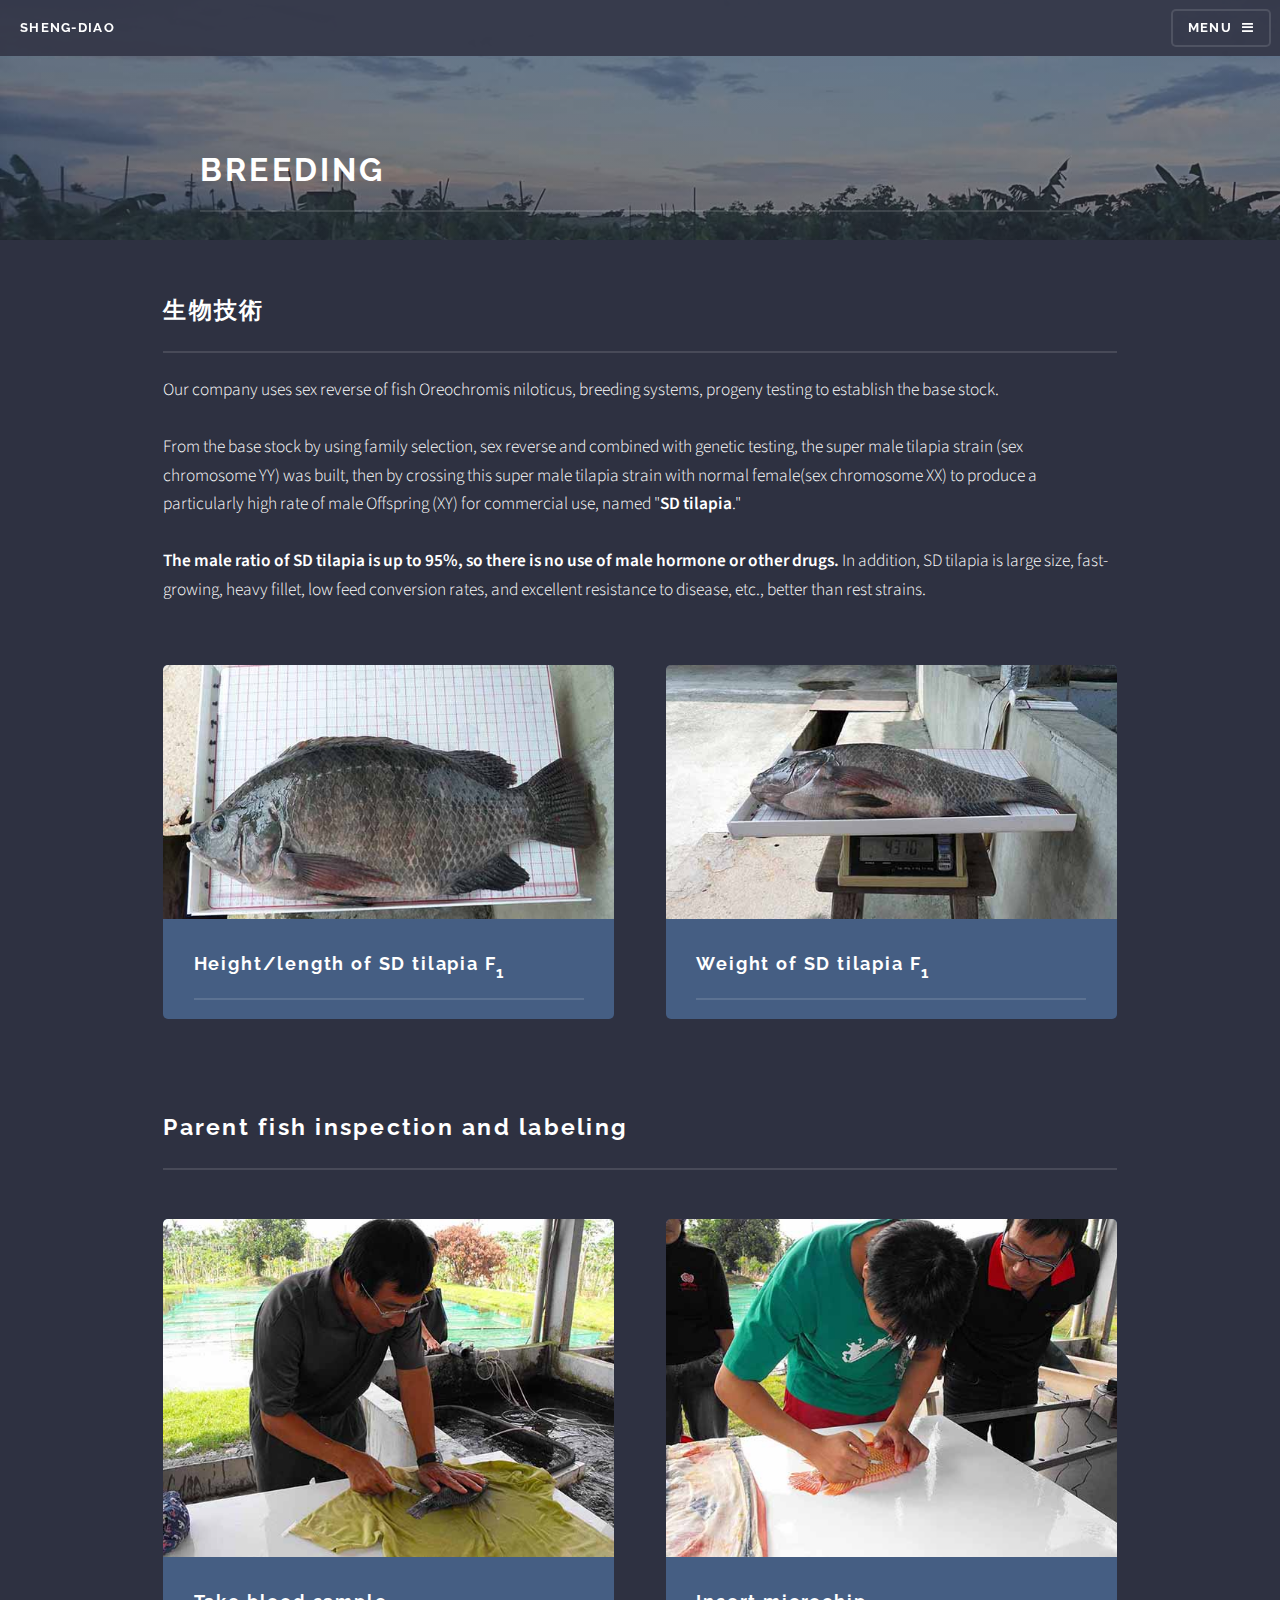
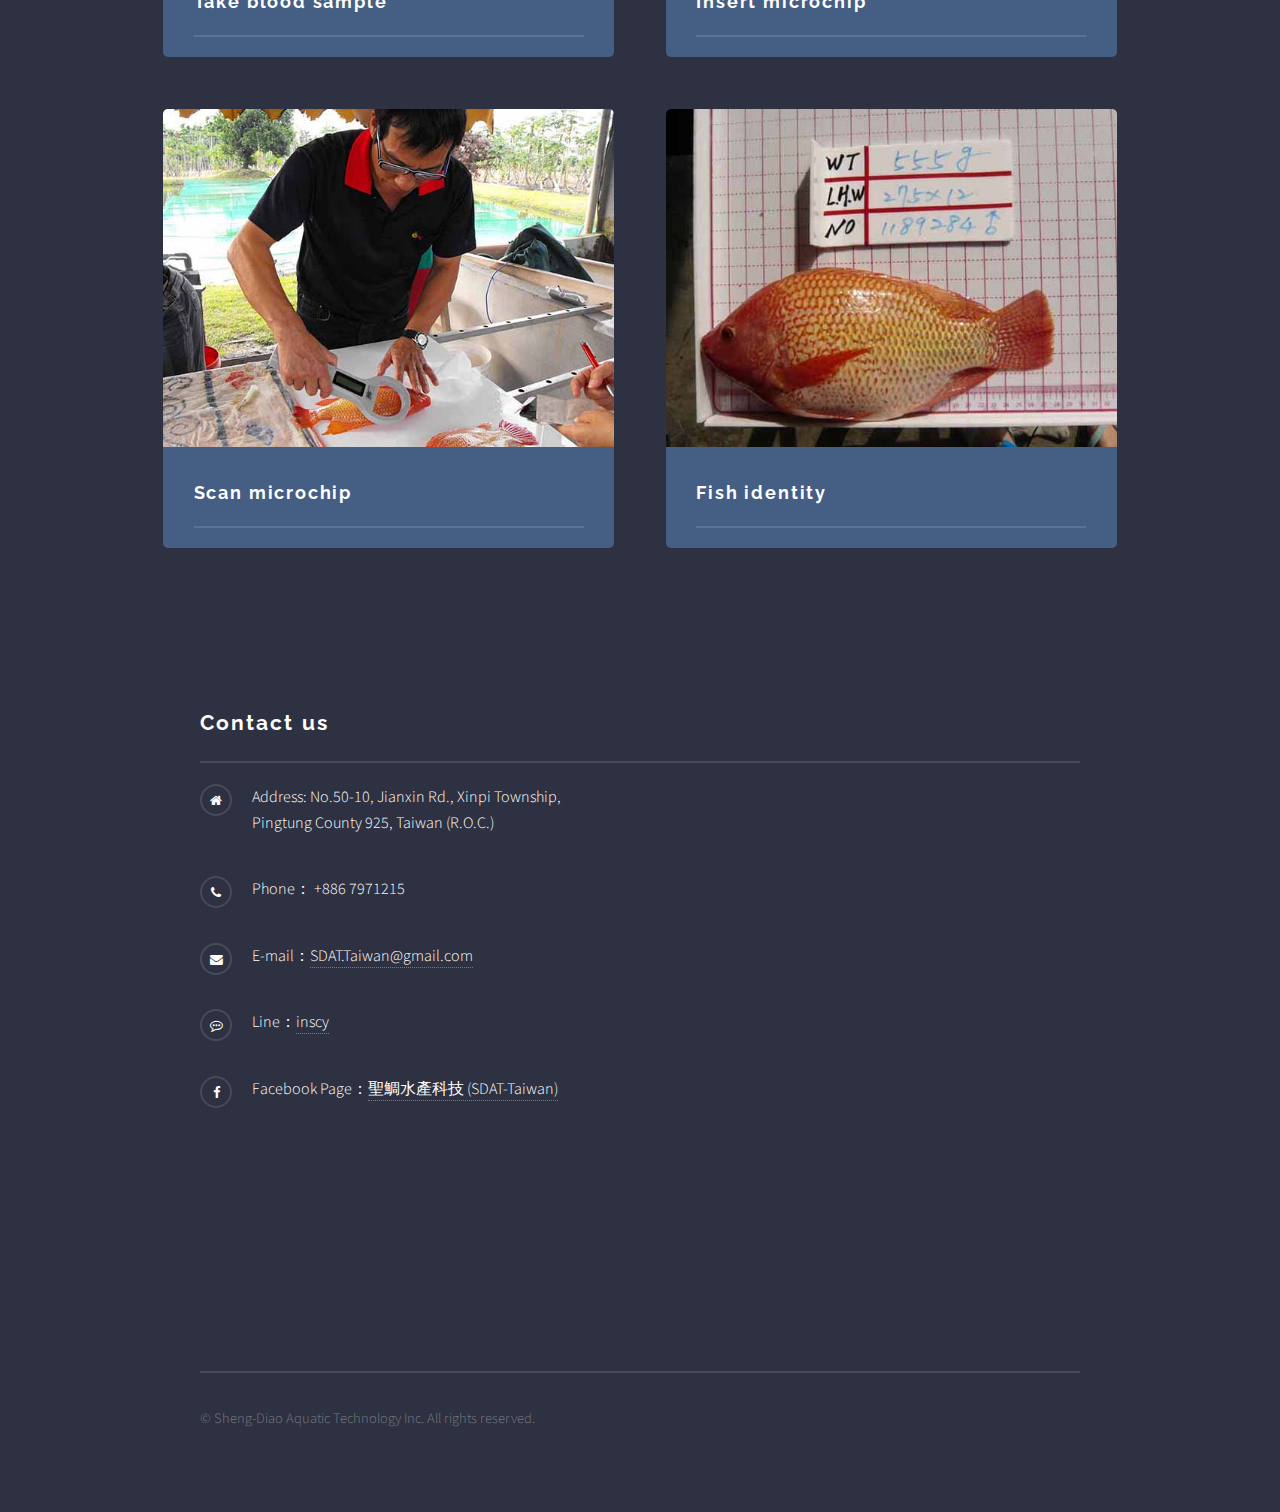
==== commit 4227a1ff: "change line & fix photo" ====
--- a/en/breed.html
+++ b/en/breed.html
@@ -108,7 +108,7 @@
 								</li>
 								<li class="fa-phone">Phone： +886 7971215 </li>
 								<li class="fa-envelope">E-mail：<a href="mailto:SDAT.Taiwan@gmail.com">SDAT.Taiwan@gmail.com</a></li>
-								<li class="fa-commenting-o">Line：<a href="https://line.me/R/ti/p/%40ote3062p" target="_blank">@ote3062p</a></li>
+								<li class="fa-commenting-o">Line：<a href="" target="_blank">inscy</a></li>
 								<li class="fa-facebook">Facebook Page：<a href="https://facebook.com/SDAT.Taiwan/" target="_blank">聖鯛水產科技 (SDAT-Taiwan)</a></li>
 							</ul>
 							<ul id="embedded-items" class="contact" >
